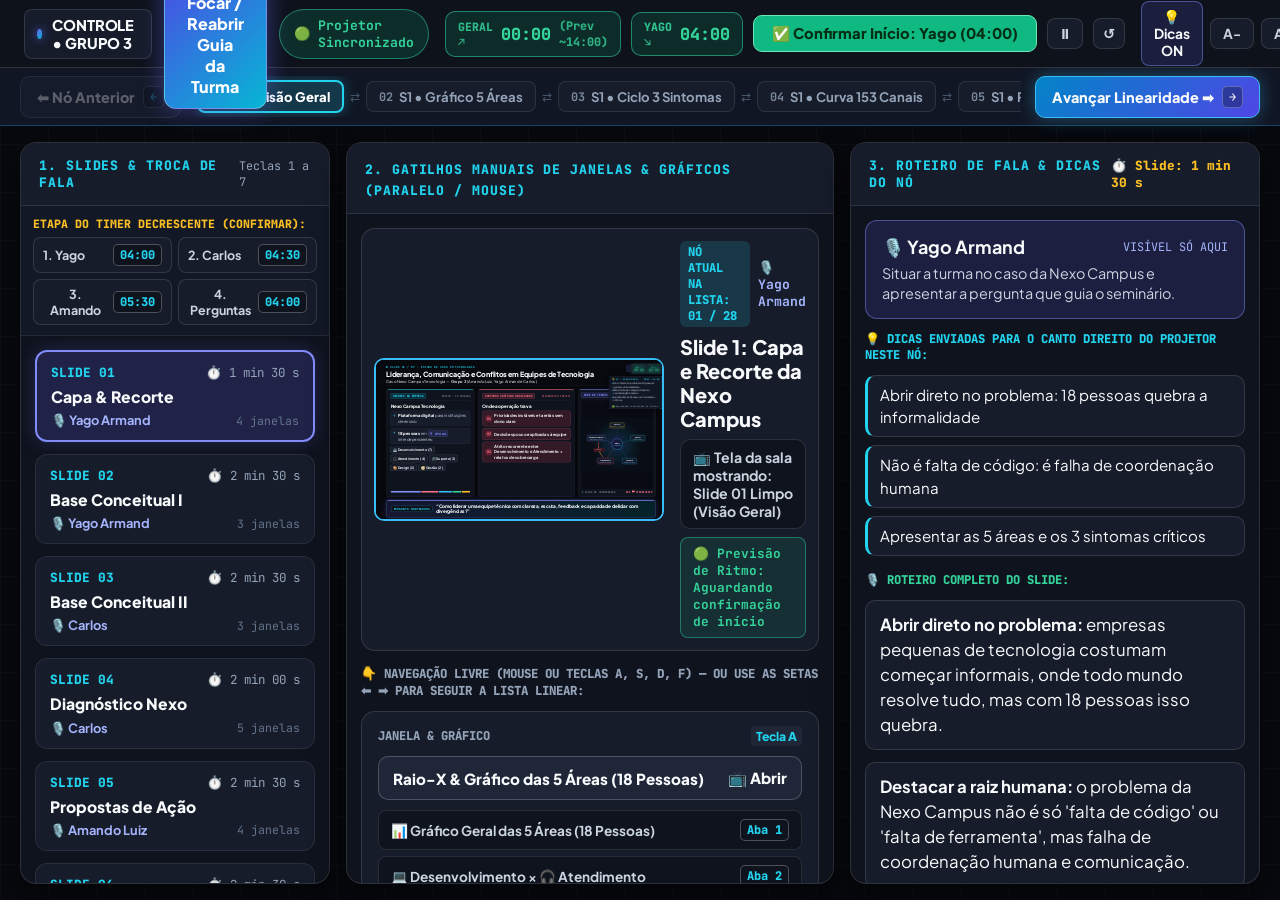
==== index.html @ a87cf178 "feat: sistema de slides web dual-screen (Caso Nexo Campus - Grupo 3) com lista duplamente encadeada " ====
<!DOCTYPE html>
<html lang="pt-BR" data-theme="dark">
<head>
  <meta charset="UTF-8" />
  <meta name="viewport" content="width=device-width, initial-scale=1.0" />
  <title>Painel do Apresentador &amp; Controle — Caso Nexo Campus (Grupo 3)</title>
  <link rel="preconnect" href="https://fonts.googleapis.com">
  <link rel="preconnect" href="https://fonts.gstatic.com" crossorigin>
  <link href="https://fonts.googleapis.com/css2?family=JetBrains+Mono:wght@500;600;700;800&family=Plus+Jakarta+Sans:wght@400;500;600;700;800&display=swap" rel="stylesheet">
  <link rel="stylesheet" href="styles.css" />
</head>
<body class="control-body">
  <div class="bg-grid-overlay"></div>

  <!-- ========================================================================
       1. TOP COMMAND BAR (Launch Projector, Dual Predictive Timers & Handoff)
       ======================================================================== -->
  <header class="control-topbar">
    <div style="display: flex; align-items: center; gap: 12px;">
      <div class="brand-pill">
        <span class="brand-dot"></span>
        <span>CONTROLE • GRUPO 3</span>
      </div>

      <!-- Opens projetor.html in another tab to drag to Monitor 2 -->
      <button class="launch-projector-btn" id="launchProjectorBtn">
        <span>🚀 Iniciar Apresentação (Abrir Guia da Turma)</span>
      </button>

      <div class="sync-status-pill" id="syncStatusPill">
        <span id="syncStatusDot">⚪</span>
        <span id="syncStatusText">Guia da turma fechada</span>
      </div>
    </div>

    <!-- Center: Dual Smart Predictive Timers (Green / Yellow / Red) + Speaker Handoff Controls -->
    <div style="display: flex; align-items: center; gap: 10px;">
      <!-- Ascending General Timer -->
      <div class="timer-pill-state state-green" id="ctrlGeneralTimerPill" title="Timer Geral Crescente com Previsão Inteligente">
        <span style="font-size: 0.72rem; opacity: 0.85;">GERAL ↗</span>
        <span id="ctrlGeneralTime" style="font-size: 1.05rem;">00:00</span>
        <span id="ctrlPredictedTotal" style="font-size: 0.74rem; opacity: 0.8;">(Prev ~14:00)</span>
      </div>

      <!-- Descending Current Speaker / Q&A Timer -->
      <div class="timer-pill-state state-green" id="ctrlSpeakerTimerPill" title="Timer Decrescente do Apresentador Atual / Perguntas">
        <span id="ctrlSpeakerPhaseLabel" style="font-size: 0.72rem; opacity: 0.9;">YAGO ↘</span>
        <span id="ctrlSpeakerTime" style="font-size: 1.05rem;">04:00</span>
      </div>

      <!-- Direct Action Button to Confirm Start / Confirm Next Speaker Handoff -->
      <button class="handoff-confirm-btn" id="quickConfirmPhaseBtn" title="Confirmar início ou troca de apresentador (reseta o timer decrescente para a meta do apresentador)">
        ✅ Confirmar Início: Yago (04:00)
      </button>

      <button class="hud-btn" id="timerPauseResumeBtn" style="padding: 6px 10px;" title="Pausar/Retomar relógios">⏸</button>
      <button class="hud-btn" id="timerResetAllBtn" style="padding: 6px 9px;" title="Reiniciar todos os timers do zero">↺</button>
    </div>

    <!-- Right: Remote Controls for the Classroom Projector -->
    <div style="display: flex; align-items: center; gap: 7px;">
      <button class="hud-btn active" id="remoteTipsToggleBtn" title="Mostrar/Ocultar Dicas no Canto Direito do Projetor">
        💡 Dicas ON
      </button>
      <button class="hud-btn" id="remoteFontDecBtn" title="Reduzir fonte na tela da turma">A-</button>
      <button class="hud-btn" id="remoteFontIncBtn" title="Aumentar fonte na tela da turma">A+</button>
      <button class="hud-btn" id="remoteThemeBtn" title="Alternar Fundo Escuro/Claro na tela da turma">
        <span id="remoteThemeLabel">☀️ Claro</span>
      </button>
    </div>
  </header>

  <!-- ========================================================================
       2. FIXED LINEAR TRACK BAR (DOUBLY LINKED LIST: PREV <-> CURRENT <-> NEXT)
       ArrowLeft and ArrowRight exclusively traverse this Doubly Linked List!
       ======================================================================== -->
  <nav class="linear-track-bar" id="linearTrackBar" aria-label="Linha Linear de Apresentação (Lista Duplamente Encadeada)">
    <button class="linear-step-btn" id="linearPrevNodeBtn" title="Voltar ao Nó Anterior na Lista Duplamente Encadeada (Exclusivo: Seta Esquerda ⬅)">
      <span>⬅ Nó Anterior</span>
      <span class="kbd-hint">←</span>
    </button>

    <div class="linked-nodes-scroll" id="linkedNodesScroll">
      <!-- Populated dynamically with DoublyLinkedNode pills: [Prev] <-> [CURRENT] <-> [Next] -->
    </div>

    <button class="linear-step-btn advance-primary" id="linearNextNodeBtn" title="Avançar para o Próximo Nó na Linearidade (Exclusivo: Seta Direita ➡)">
      <span>Avançar Linearidade ➡</span>
      <span class="kbd-hint" style="background: rgba(0,0,0,0.3); color: #fff;">→</span>
    </button>
  </nav>

  <!-- ========================================================================
       3. DYNAMIC SPEAKER HANDOFF CONFIRMATION BANNER
       Appears automatically when entering a new speaker's slide or Q&A phase!
       ======================================================================== -->
  <div class="handoff-confirm-banner" id="handoffConfirmBanner" style="display: none;">
    <div style="display: flex; align-items: center; gap: 12px;">
      <span style="font-size: 1.35rem;">🔔</span>
      <div>
        <strong id="handoffBannerTitle" style="font-size: 0.98rem; color: #f8fafc;">
          Confirmação de Troca de Apresentador
        </strong>
        <p id="handoffBannerDesc" style="font-size: 0.84rem; color: #fde68a;">
          Ao confirmar, o timer decrescente será reiniciado com os minutos previstos deste apresentador.
        </p>
      </div>
    </div>
    <div style="display: flex; align-items: center; gap: 10px;">
      <button class="handoff-confirm-btn" id="bannerConfirmBtn">
        ✅ Confirmar Troca Agora
      </button>
      <button class="hud-btn" id="bannerDismissBtn" style="padding: 6px 12px;">
        Ainda não
      </button>
    </div>
  </div>

  <!-- ========================================================================
       4. 3-COLUMN PRESENTER & OPERATOR COCKPIT (Parallel / Mouse Navigation)
       ======================================================================== -->
  <main class="cockpit-grid">

    <!-- COLUMN 1 (LEFT): 7 SLIDES PARALLEL NAVIGATOR & SPEAKER PHASES -->
    <section class="cockpit-panel">
      <header class="cockpit-panel-header">
        <span class="cockpit-panel-title">1. SLIDES &amp; TROCA DE FALA</span>
        <span style="font-family: var(--font-mono); font-size: 0.74rem; color: #94a3b8;">Teclas 1 a 7</span>
      </header>

      <!-- Manual Speaker Phase Switcher / Confirmation -->
      <div style="padding: 10px 12px; background: #131826; border-bottom: 1px solid rgba(255,255,255,0.08); display: flex; flex-direction: column; gap: 6px;">
        <span style="font-family: var(--font-mono); font-size: 0.72rem; font-weight: 800; color: #fbbf24; text-transform: uppercase;">
          ETAPA DO TIMER DECRESCENTE (CONFIRMAR):
        </span>
        <div style="display: grid; grid-template-columns: 1fr 1fr; gap: 6px;" id="phaseButtonsGrid">
          <button class="hud-btn" data-confirm-phase="yago" style="justify-content: space-between; font-size: 0.78rem; padding: 6px 9px;">
            <span>1. Yago</span><span class="kbd-hint">04:00</span>
          </button>
          <button class="hud-btn" data-confirm-phase="carlos" style="justify-content: space-between; font-size: 0.78rem; padding: 6px 9px;">
            <span>2. Carlos</span><span class="kbd-hint">04:30</span>
          </button>
          <button class="hud-btn" data-confirm-phase="amando" style="justify-content: space-between; font-size: 0.78rem; padding: 6px 9px;">
            <span>3. Amando</span><span class="kbd-hint">05:30</span>
          </button>
          <button class="hud-btn" data-confirm-phase="perguntas" style="justify-content: space-between; font-size: 0.78rem; padding: 6px 9px;">
            <span>4. Perguntas</span><span class="kbd-hint">04:00</span>
          </button>
        </div>
      </div>

      <div class="cockpit-panel-body" id="slidesListContainer">
        <!-- Populated dynamically with the 7 slides -->
      </div>
    </section>

    <!-- COLUMN 2 (CENTER): LIVE PROJECTOR MONITOR + PARALLEL GRAPHIC TRIGGERS -->
    <section class="cockpit-panel">
      <header class="cockpit-panel-header">
        <div>
          <span class="cockpit-panel-title">2. GATILHOS MANUAIS DE JANELAS &amp; GRÁFICOS (PARALELO / MOUSE)</span>
        </div>
        <button class="hud-btn" id="closeRemoteModalBtn" style="background: rgba(244,63,94,0.18); border-color: rgba(251,113,133,0.5); color: #fecdd3; display: none;">
          ✕ Fechar Janela no Projetor (Esc)
        </button>
      </header>

      <div class="cockpit-panel-body">
        <!-- Live Preview Box of What the Class Sees Right Now -->
        <div class="live-preview-wrapper">
          <div class="mini-projector-frame" title="Retorno ao vivo da Tela da Turma">
            <iframe src="projetor.html" id="miniPreviewIframe" tabindex="-1"></iframe>
          </div>
          <div style="display: flex; flex-direction: column; gap: 8px;">
            <div style="display: flex; align-items: center; justify-content: space-between; gap: 8px;">
              <span style="font-family: var(--font-mono); font-size: 0.76rem; padding: 3px 8px; border-radius: 6px; background: rgba(34,211,238,0.15); color: #22d3ee; font-weight: 800;">
                NÓ ATUAL NA LISTA: <span id="liveNodeIndexLabel">01 / 28</span>
              </span>
              <span id="liveSpeakerBadge" style="font-family: var(--font-mono); font-size: 0.82rem; color: #a5b4fc; font-weight: 700;">
                🎙️ Yago Armand
              </span>
            </div>
            <h2 id="liveSlideTitle" style="font-size: 1.25rem; font-weight: 800; color: #f8fafc; line-height: 1.2;">
              Slide 1 — Capa e Recorte do Problema
            </h2>
            <div id="liveModalStatusBanner" style="padding: 8px 12px; border-radius: 10px; background: #0f131d; border: 1px solid rgba(255,255,255,0.12); font-size: 0.88rem; font-weight: 700; color: #cbd5e1;">
              📺 Tela da turma mostrando: <strong>Slide Limpo</strong>
            </div>
            <div id="livePacingBanner" style="padding: 7px 12px; border-radius: 8px; background: rgba(16,185,129,0.12); border: 1px solid rgba(52,211,153,0.4); font-family: var(--font-mono); font-size: 0.8rem; font-weight: 700; color: #34d399;">
              🟢 Previsão IA de Ritmo: Aguardando confirmação de início
            </div>
          </div>
        </div>

        <div style="display: flex; align-items: center; justify-content: space-between; margin-top: 2px;">
          <span style="font-family: var(--font-mono); font-size: 0.78rem; font-weight: 800; color: #94a3b8; text-transform: uppercase;">
            👇 Navegação Livre (Mouse ou Teclas A, S, D, F) — ou use as Setas ⬅ ➡ para seguir a lista linear:
          </span>
        </div>

        <!-- Dynamic Grid of Interactive Card & Sub-tab Triggers for Current Slide -->
        <div class="triggers-grid" id="triggersGridContainer">
          <!-- Populated by app.js -->
        </div>
      </div>
    </section>

    <!-- COLUMN 3 (RIGHT): PRESENTER TELEPROMPTER & SPEAKING GUIDE -->
    <section class="cockpit-panel">
      <header class="cockpit-panel-header">
        <span class="cockpit-panel-title">3. ROTEIRO DE FALA &amp; DICAS DO NÓ</span>
        <span id="notesTargetTime" style="font-family: var(--font-mono); font-size: 0.8rem; color: #fbbf24; font-weight: 800;">⏱️ 1 min 30 s</span>
      </header>

      <div class="cockpit-panel-body">
        <div class="notes-speaker-card">
          <div style="display: flex; justify-content: space-between; align-items: center;">
            <strong id="notesSpeakerName" style="font-size: 1.12rem; color: #f8fafc;">🎙️ Yago Armand</strong>
            <span style="font-family: var(--font-mono); font-size: 0.74rem; color: #a5b4fc;">VISÍVEL SÓ AQUI</span>
          </div>
          <p id="notesObjective" style="font-size: 0.9rem; color: #cbd5e1; line-height: 1.38;"></p>
        </div>

        <div style="font-family: var(--font-mono); font-size: 0.76rem; font-weight: 800; color: #22d3ee; text-transform: uppercase;">
          💡 Dicas enviadas para o canto direito do projetor neste nó:
        </div>
        <ul class="notes-list" id="nodeSpecificTipsList" style="gap: 8px;"></ul>

        <div style="font-family: var(--font-mono); font-size: 0.76rem; font-weight: 800; color: #34d399; text-transform: uppercase; margin-top: 4px;">
          🎙️ Roteiro completo do slide:
        </div>
        <ul class="notes-list" id="notesBulletsList"></ul>
      </div>
    </section>

  </main>

  <script src="shared-data.js"></script>
  <script src="app.js"></script>
</body>
</html>
---- styles.css ----
/* ==========================================================================
   NEXO CAMPUS TECNOLOGIA — SEMINÁRIO GRUPO 3
   Design System inspired by Linear, Pitch.com, Vercel & Stripe Press
   High-Contrast Dual Theme (Obsidian Dark & Daylight Crisp Light)
   Calibrated for Classroom Projection (22-24pt body / 32-40pt headers)
   + Ergonomic Operator Controls & Deep-Dive Interactive Windows
   ========================================================================== */

:root {
  --font-scale: 1;

  /* Dark Mode (Default - Obsidian High Contrast) */
  --bg-canvas: #07090e;
  --bg-canvas-gradient: radial-gradient(circle at 15% 15%, rgba(99, 102, 241, 0.14) 0%, transparent 45%),
                        radial-gradient(circle at 85% 85%, rgba(6, 182, 212, 0.12) 0%, transparent 45%),
                        #07090e;
  --bg-surface-1: #0f131d;
  --bg-surface-2: #161c2a;
  --bg-surface-3: #1e2638;
  --bg-glass: rgba(15, 19, 29, 0.86);
  --bg-glass-elevated: rgba(18, 24, 38, 0.96);

  --border-subtle: rgba(255, 255, 255, 0.12);
  --border-strong: rgba(255, 255, 255, 0.26);
  --border-accent: rgba(99, 102, 241, 0.6);

  /* High-Contrast WCAG AAA Typography Colors */
  --text-primary: #f8fafc;
  --text-secondary: #cbd5e1;
  --text-muted: #94a3b8;

  /* Semantic Accent Colors */
  --accent-indigo: #818cf8;
  --accent-indigo-bg: rgba(99, 102, 241, 0.16);
  --accent-indigo-border: rgba(129, 140, 248, 0.48);

  --accent-cyan: #22d3ee;
  --accent-cyan-bg: rgba(6, 182, 212, 0.15);
  --accent-cyan-border: rgba(34, 211, 238, 0.48);

  --accent-emerald: #34d399;
  --accent-emerald-bg: rgba(16, 185, 129, 0.15);
  --accent-emerald-border: rgba(52, 211, 153, 0.48);

  --accent-amber: #fbbf24;
  --accent-amber-bg: rgba(245, 158, 11, 0.16);
  --accent-amber-border: rgba(251, 191, 36, 0.48);

  --accent-rose: #fb7185;
  --accent-rose-bg: rgba(244, 63, 94, 0.16);
  --accent-rose-border: rgba(251, 113, 133, 0.48);

  --accent-violet: #c084fc;
  --accent-violet-bg: rgba(168, 85, 247, 0.16);
  --accent-violet-border: rgba(192, 132, 252, 0.48);

  /* Shadows & Glows */
  --shadow-card: 0 14px 36px -10px rgba(0, 0, 0, 0.65);
  --shadow-glow: 0 0 32px rgba(99, 102, 241, 0.25);

  /* Typography Families */
  --font-sans: 'Plus Jakarta Sans', 'Inter', -apple-system, BlinkMacSystemFont, sans-serif;
  --font-mono: 'JetBrains Mono', monospace;

  /* Projection-Grade Font Sizes (22-24pt body minimum, 32-38pt titles) */
  --size-slide-title: calc(2.38rem * var(--font-scale));
  --size-slide-subtitle: calc(1.3rem * var(--font-scale));
  --size-card-title: calc(1.5rem * var(--font-scale));
  --size-body: calc(1.35rem * var(--font-scale));      /* ~22pt+ */
  --size-body-lg: calc(1.5rem * var(--font-scale));    /* ~24pt+ */
  --size-tag: calc(0.92rem * var(--font-scale));
  --size-hero-question: calc(3.05rem * var(--font-scale));
}

/* Light Mode — Crisp High-Contrast Daylight Theme */
[data-theme="light"] {
  --bg-canvas: #f8fafc;
  --bg-canvas-gradient: radial-gradient(circle at 15% 15%, rgba(79, 70, 229, 0.08) 0%, transparent 45%),
                        radial-gradient(circle at 85% 85%, rgba(8, 145, 178, 0.08) 0%, transparent 45%),
                        #f1f5f9;
  --bg-surface-1: #ffffff;
  --bg-surface-2: #f8fafc;
  --bg-surface-3: #e2e8f0;
  --bg-glass: rgba(255, 255, 255, 0.92);
  --bg-glass-elevated: rgba(255, 255, 255, 0.98);

  --border-subtle: #cbd5e1;
  --border-strong: #64748b;
  --border-accent: #4f46e5;

  --text-primary: #090d16;
  --text-secondary: #1e293b;
  --text-muted: #475569;

  --accent-indigo: #4338ca;
  --accent-indigo-bg: rgba(79, 70, 229, 0.1);
  --accent-indigo-border: rgba(67, 56, 202, 0.45);

  --accent-cyan: #0e7490;
  --accent-cyan-bg: rgba(6, 182, 212, 0.12);
  --accent-cyan-border: rgba(14, 116, 144, 0.45);

  --accent-emerald: #047857;
  --accent-emerald-bg: rgba(16, 185, 129, 0.12);
  --accent-emerald-border: rgba(4, 120, 87, 0.45);

  --accent-amber: #b45309;
  --accent-amber-bg: rgba(245, 158, 11, 0.14);
  --accent-amber-border: rgba(180, 83, 9, 0.45);

  --accent-rose: #be123c;
  --accent-rose-bg: rgba(244, 63, 94, 0.11);
  --accent-rose-border: rgba(190, 18, 60, 0.45);

  --accent-violet: #6d28d9;
  --accent-violet-bg: rgba(124, 58, 237, 0.11);
  --accent-violet-border: rgba(109, 40, 217, 0.45);

  --shadow-card: 0 10px 28px -6px rgba(15, 23, 42, 0.12);
  --shadow-glow: 0 0 28px rgba(79, 70, 229, 0.16);
}

/* ==========================================================================
   BASE RESET & VIEWPORT STRUCTURE
   ========================================================================== */
*, *::before, *::after {
  box-sizing: border-box;
  margin: 0;
  padding: 0;
}

html, body {
  width: 100%;
  height: 100%;
  overflow: hidden;
  background: var(--bg-canvas);
  color: var(--text-primary);
  font-family: var(--font-sans);
  -webkit-font-smoothing: antialiased;
  -moz-osx-font-smoothing: grayscale;
  user-select: none;
}

body {
  background-image: var(--bg-canvas-gradient);
  display: flex;
  flex-direction: column;
  position: relative;
}

.bg-grid-overlay {
  position: fixed;
  inset: 0;
  background-size: 48px 48px;
  background-image: 
    linear-gradient(to right, rgba(148, 163, 184, 0.04) 1px, transparent 1px),
    linear-gradient(to bottom, rgba(148, 163, 184, 0.04) 1px, transparent 1px);
  pointer-events: none;
  z-index: 0;
}

/* ==========================================================================
   TOP PRESENTER HUD BAR
   ========================================================================== */
.top-hud {
  position: relative;
  z-index: 40;
  height: 56px;
  padding: 0 24px;
  display: flex;
  align-items: center;
  justify-content: space-between;
  background: var(--bg-glass);
  backdrop-filter: blur(14px);
  border-bottom: 1px solid var(--border-subtle);
  transition: transform 0.3s cubic-bezier(0.16, 1, 0.3, 1), opacity 0.3s ease;
}

body.zen-mode .top-hud,
body.zen-mode .bottom-dock {
  opacity: 0;
  pointer-events: none;
}

body.zen-mode .top-hud {
  transform: translateY(-100%);
}

body.zen-mode .bottom-dock {
  transform: translateY(100%);
}

.hud-left, .hud-center, .hud-right {
  display: flex;
  align-items: center;
  gap: 10px;
}

.brand-pill {
  display: flex;
  align-items: center;
  gap: 10px;
  font-weight: 800;
  font-size: 0.92rem;
  letter-spacing: -0.01em;
  color: var(--text-primary);
  padding: 6px 12px;
  border-radius: 8px;
  background: var(--bg-surface-2);
  border: 1px solid var(--border-subtle);
}

.brand-dot {
  width: 10px;
  height: 10px;
  border-radius: 50%;
  background: linear-gradient(135deg, #6366f1, #06b6d4);
  box-shadow: 0 0 10px #6366f1;
}

.speaker-indicator {
  display: flex;
  align-items: center;
  gap: 8px;
  padding: 6px 14px;
  border-radius: 999px;
  background: var(--accent-indigo-bg);
  border: 1px solid var(--accent-indigo-border);
  font-size: 0.92rem;
  font-weight: 700;
  color: var(--text-primary);
}

.speaker-indicator .speaker-role {
  font-family: var(--font-mono);
  font-size: 0.78rem;
  color: var(--accent-indigo);
  text-transform: uppercase;
  letter-spacing: 0.05em;
}

.timer-widget {
  display: flex;
  align-items: center;
  gap: 10px;
  padding: 5px 12px;
  border-radius: 8px;
  background: var(--bg-surface-2);
  border: 1px solid var(--border-subtle);
  font-family: var(--font-mono);
  font-size: 0.88rem;
}

.timer-display {
  display: flex;
  align-items: center;
  gap: 6px;
  font-weight: 700;
  color: var(--text-primary);
}

.timer-target {
  color: var(--text-muted);
  font-weight: 500;
}

.timer-widget.warning {
  border-color: var(--accent-amber-border);
  background: var(--accent-amber-bg);
}

.timer-widget.overtime {
  border-color: var(--accent-rose-border);
  background: var(--accent-rose-bg);
}

.hud-btn {
  display: inline-flex;
  align-items: center;
  gap: 6px;
  padding: 6px 12px;
  border-radius: 8px;
  font-family: var(--font-sans);
  font-size: 0.86rem;
  font-weight: 700;
  color: var(--text-secondary);
  background: var(--bg-surface-2);
  border: 1px solid var(--border-subtle);
  cursor: pointer;
  transition: all 0.18s ease;
}

.hud-btn:hover {
  color: var(--text-primary);
  border-color: var(--border-strong);
  background: var(--bg-surface-3);
}

.hud-btn.active {
  color: var(--text-primary);
  background: var(--accent-indigo-bg);
  border-color: var(--accent-indigo-border);
}

.kbd-hint {
  font-family: var(--font-mono);
  font-size: 0.75rem;
  font-weight: 800;
  padding: 2px 6px;
  border-radius: 5px;
  background: var(--bg-surface-1);
  border: 1px solid var(--border-strong);
  color: var(--accent-cyan);
}

/* ==========================================================================
   MAIN SLIDE DECK STAGE & LATERAL OPERATOR PADDLES
   ========================================================================== */
.deck-stage {
  position: relative;
  z-index: 10;
  flex: 1;
  width: 100%;
  height: calc(100vh - 124px);
  overflow: hidden;
  display: flex;
  align-items: stretch;
  justify-content: center;
}

body.zen-mode .deck-stage {
  height: 100vh;
}

/* Big accessible side paddles for the person sitting at the computer */
.side-nav-paddle {
  position: fixed;
  top: 50%;
  transform: translateY(-50%);
  z-index: 35;
  width: 42px;
  height: 110px;
  border-radius: 12px;
  background: var(--bg-glass);
  backdrop-filter: blur(10px);
  border: 1px solid var(--border-subtle);
  color: var(--text-secondary);
  display: flex;
  align-items: center;
  justify-content: center;
  font-size: 1.5rem;
  font-weight: 800;
  cursor: pointer;
  opacity: 0.55;
  transition: all 0.2s ease;
}

.side-nav-paddle:hover:not(:disabled) {
  opacity: 1;
  width: 50px;
  background: var(--accent-indigo-bg);
  border-color: var(--accent-indigo);
  color: var(--text-primary);
  box-shadow: var(--shadow-glow);
}

.side-nav-paddle:disabled {
  opacity: 0.12;
  cursor: not-allowed;
}

.side-nav-paddle.left {
  left: 8px;
}

.side-nav-paddle.right {
  right: 8px;
}

.slide {
  position: absolute;
  inset: 0;
  width: 100%;
  height: 100%;
  padding: 20px 62px;
  display: flex;
  flex-direction: column;
  justify-content: space-between;
  opacity: 0;
  visibility: hidden;
  transform: translateX(36px) scale(0.985);
  transition: opacity 0.38s cubic-bezier(0.16, 1, 0.3, 1),
              transform 0.38s cubic-bezier(0.16, 1, 0.3, 1),
              visibility 0.38s;
  overflow-y: auto;
}

.slide.active {
  opacity: 1;
  visibility: visible;
  transform: translateX(0) scale(1);
  z-index: 20;
}

.slide.prev-slide {
  transform: translateX(-36px) scale(0.985);
}

.slide-inner {
  width: 100%;
  max-width: 1520px;
  margin: 0 auto;
  height: 100%;
  display: flex;
  flex-direction: column;
  justify-content: space-between;
  gap: 16px;
}

/* ==========================================================================
   SLIDE HEADER SYSTEM
   ========================================================================== */
.slide-header {
  display: flex;
  align-items: flex-start;
  justify-content: space-between;
  gap: 20px;
  border-bottom: 1px solid var(--border-subtle);
  padding-bottom: 12px;
  flex-shrink: 0;
}

.slide-title-group {
  display: flex;
  flex-direction: column;
  gap: 4px;
}

.slide-kicker {
  display: inline-flex;
  align-items: center;
  gap: 8px;
  font-family: var(--font-mono);
  font-size: var(--size-tag);
  font-weight: 700;
  text-transform: uppercase;
  letter-spacing: 0.08em;
  color: var(--accent-cyan);
}

.slide-title {
  font-size: var(--size-slide-title);
  font-weight: 800;
  line-height: 1.12;
  letter-spacing: -0.03em;
  color: var(--text-primary);
}

.slide-subtitle {
  font-size: var(--size-slide-subtitle);
  font-weight: 500;
  color: var(--text-secondary);
  line-height: 1.3;
}

.slide-meta-badges {
  display: flex;
  align-items: center;
  gap: 10px;
  flex-shrink: 0;
}

.meta-pill {
  display: inline-flex;
  align-items: center;
  gap: 8px;
  padding: 7px 14px;
  border-radius: 10px;
  font-family: var(--font-mono);
  font-size: 0.92rem;
  font-weight: 700;
  background: var(--bg-surface-1);
  border: 1px solid var(--border-subtle);
  color: var(--text-secondary);
}

.meta-pill.accent {
  background: var(--accent-indigo-bg);
  border-color: var(--accent-indigo-border);
  color: var(--text-primary);
}

/* ==========================================================================
   INTERACTIVE CARDS (Click or Hotkey opens Deep-Dive Interactive Window!)
   ========================================================================== */
.interactive-card {
  position: relative;
  background: var(--bg-surface-1);
  border: 1px solid var(--border-subtle);
  border-radius: 16px;
  padding: 20px 22px;
  box-shadow: var(--shadow-card);
  transition: all 0.22s cubic-bezier(0.16, 1, 0.3, 1);
  cursor: pointer;
  overflow: hidden;
  display: flex;
  flex-direction: column;
}

.interactive-card::before {
  content: '';
  position: absolute;
  top: 0;
  left: 0;
  right: 0;
  height: 4px;
  background: var(--card-accent, var(--accent-indigo));
  opacity: 0.9;
}

.interactive-card:hover {
  border-color: var(--card-accent, var(--accent-indigo));
  transform: translateY(-4px);
  box-shadow: 0 0 0 1px var(--card-accent, var(--accent-indigo)), var(--shadow-card);
}

.interactive-card:active {
  transform: translateY(-1px);
}

/* Card Open Window Action Badge */
.open-modal-badge {
  display: inline-flex;
  align-items: center;
  gap: 6px;
  padding: 4px 10px;
  border-radius: 8px;
  font-family: var(--font-mono);
  font-size: 0.8rem;
  font-weight: 700;
  background: var(--bg-surface-2);
  border: 1px solid var(--border-strong);
  color: var(--text-secondary);
  transition: all 0.2s ease;
}

.interactive-card:hover .open-modal-badge {
  background: var(--accent-indigo-bg);
  border-color: var(--accent-indigo);
  color: var(--text-primary);
}

.hotkey-pill {
  display: inline-flex;
  align-items: center;
  justify-content: center;
  min-width: 22px;
  height: 20px;
  padding: 0 5px;
  border-radius: 4px;
  background: var(--bg-surface-3);
  color: var(--accent-cyan);
  font-weight: 800;
  font-size: 0.76rem;
}

.card-header {
  display: flex;
  align-items: center;
  justify-content: space-between;
  gap: 10px;
  margin-bottom: 14px;
  padding-bottom: 10px;
  border-bottom: 1px solid var(--border-subtle);
}

.card-number-badge {
  display: inline-flex;
  align-items: center;
  justify-content: center;
  padding: 4px 12px;
  border-radius: 8px;
  font-family: var(--font-mono);
  font-size: 0.95rem;
  font-weight: 800;
  background: var(--accent-indigo-bg);
  color: var(--accent-indigo);
  border: 1px solid var(--accent-indigo-border);
}

.card-title {
  font-size: var(--size-card-title);
  font-weight: 800;
  letter-spacing: -0.02em;
  line-height: 1.2;
  color: var(--text-primary);
}

/* Keyword List Items (22-24pt font size) */
.schema-list {
  list-style: none;
  display: flex;
  flex-direction: column;
  gap: 12px;
}

.schema-item {
  display: flex;
  align-items: flex-start;
  gap: 12px;
  font-size: var(--size-body);
  line-height: 1.35;
  color: var(--text-secondary);
  padding: 10px 14px;
  border-radius: 12px;
  background: var(--bg-surface-2);
  border: 1px solid var(--border-subtle);
}

.schema-arrow {
  font-family: var(--font-mono);
  font-weight: 800;
  font-size: 1.35rem;
  color: var(--accent-cyan);
  flex-shrink: 0;
  line-height: 1.25;
}

.schema-key {
  font-weight: 800;
  color: var(--text-primary);
}

.rel-badge {
  display: inline-flex;
  align-items: center;
  padding: 2px 9px;
  margin: 0 4px;
  border-radius: 6px;
  font-family: var(--font-mono);
  font-weight: 700;
  font-size: 0.9em;
  background: var(--accent-indigo-bg);
  color: var(--accent-indigo);
  border: 1px solid var(--accent-indigo-border);
}

/* ==========================================================================
   SLIDE LAYOUT GRIDS (1 to 7)
   ========================================================================== */
.slide1-grid {
  display: grid;
  grid-template-columns: 1.05fr 1.15fr 0.92fr;
  gap: 18px;
  flex: 1;
  align-items: stretch;
}

.team-chips-row {
  display: flex;
  flex-wrap: wrap;
  gap: 8px;
  margin-top: 10px;
}

.dept-chip {
  display: inline-flex;
  align-items: center;
  gap: 6px;
  padding: 7px 12px;
  border-radius: 10px;
  font-size: 1.12rem;
  font-weight: 700;
  background: var(--bg-surface-2);
  border: 1px solid var(--border-strong);
  color: var(--text-primary);
}

.symptom-item {
  display: flex;
  align-items: center;
  gap: 14px;
  padding: 12px 15px;
  border-radius: 12px;
  background: var(--accent-rose-bg);
  border: 1px solid var(--accent-rose-border);
  font-size: var(--size-body);
  font-weight: 700;
  color: var(--text-primary);
  line-height: 1.28;
}

.symptom-icon {
  width: 34px;
  height: 34px;
  border-radius: 9px;
  background: rgba(244, 63, 94, 0.25);
  color: var(--accent-rose);
  display: flex;
  align-items: center;
  justify-content: center;
  font-family: var(--font-mono);
  font-weight: 800;
  font-size: 1.15rem;
  flex-shrink: 0;
}

.visual-card-img-wrap {
  position: relative;
  flex: 1;
  min-height: 170px;
  overflow: hidden;
  display: flex;
  align-items: center;
  justify-content: center;
  background: #080b12;
  border-radius: 12px;
}

.visual-card-img-wrap img {
  width: 100%;
  height: 100%;
  object-fit: contain;
}

.guiding-question-banner {
  padding: 16px 24px;
  border-radius: 16px;
  background: linear-gradient(90deg, var(--accent-indigo-bg), var(--accent-cyan-bg));
  border: 2px solid var(--accent-indigo-border);
  display: flex;
  align-items: center;
  justify-content: space-between;
  gap: 18px;
  box-shadow: var(--shadow-glow);
  flex-shrink: 0;
  cursor: pointer;
  transition: transform 0.2s ease;
}

.guiding-question-banner:hover {
  transform: scale(1.008);
  border-color: var(--accent-cyan);
}

.gq-label {
  font-family: var(--font-mono);
  font-size: 0.92rem;
  font-weight: 800;
  text-transform: uppercase;
  letter-spacing: 0.08em;
  padding: 6px 12px;
  border-radius: 8px;
  background: var(--bg-surface-1);
  color: var(--accent-cyan);
  border: 1px solid var(--accent-cyan-border);
  white-space: nowrap;
}

.gq-text {
  font-size: calc(1.56rem * var(--font-scale));
  font-weight: 800;
  line-height: 1.24;
  color: var(--text-primary);
  letter-spacing: -0.02em;
}

.three-col-grid {
  display: grid;
  grid-template-columns: repeat(3, 1fr);
  gap: 20px;
  flex: 1;
  align-items: stretch;
}

.concept-flow-box {
  margin-top: auto;
  padding: 11px 14px;
  border-radius: 12px;
  background: var(--bg-surface-3);
  border: 1px dashed var(--border-strong);
  font-family: var(--font-mono);
  font-size: 1.04rem;
  font-weight: 700;
  text-align: center;
  color: var(--text-primary);
  display: flex;
  align-items: center;
  justify-content: center;
  gap: 8px;
  flex-wrap: wrap;
}

.cnv-pipeline {
  display: grid;
  grid-template-columns: repeat(2, 1fr);
  gap: 8px;
  margin-bottom: 10px;
}

.cnv-step-pill {
  display: flex;
  align-items: center;
  gap: 8px;
  padding: 8px 11px;
  border-radius: 10px;
  font-size: 1.18rem;
  font-weight: 800;
  background: var(--bg-surface-2);
  border: 1px solid var(--border-strong);
  color: var(--text-primary);
}

.cnv-step-num {
  width: 24px;
  height: 24px;
  border-radius: 6px;
  display: inline-flex;
  align-items: center;
  justify-content: center;
  font-family: var(--font-mono);
  font-size: 0.86rem;
  background: var(--accent-emerald-bg);
  color: var(--accent-emerald);
  border: 1px solid var(--accent-emerald-border);
}

/* Slide 4 Diagnosis */
.diagnosis-layout {
  display: grid;
  grid-template-columns: 1.52fr 0.78fr;
  gap: 20px;
  flex: 1;
  align-items: stretch;
}

.diag-table-container {
  display: flex;
  flex-direction: column;
  gap: 10px;
  justify-content: space-between;
}

.diag-table-header {
  display: grid;
  grid-template-columns: 1fr 42px 1.05fr 110px;
  align-items: center;
  padding: 10px 18px;
  border-radius: 12px;
  background: var(--bg-surface-2);
  border: 1px solid var(--border-strong);
  font-family: var(--font-mono);
  font-size: 0.98rem;
  font-weight: 800;
  text-transform: uppercase;
  letter-spacing: 0.05em;
}

.diag-row {
  display: grid;
  grid-template-columns: 1fr 42px 1.05fr 110px;
  align-items: center;
  padding: 14px 18px;
  border-radius: 14px;
  background: var(--bg-surface-1);
  border: 1px solid var(--border-subtle);
  box-shadow: var(--shadow-card);
  cursor: pointer;
  transition: all 0.2s ease;
}

.diag-row:hover {
  border-color: var(--accent-indigo);
  transform: translateX(4px);
  background: var(--bg-surface-2);
}

.diag-symptom {
  display: flex;
  align-items: center;
  gap: 12px;
  font-size: var(--size-body);
  font-weight: 700;
  color: var(--text-primary);
  line-height: 1.28;
}

.diag-connector {
  display: flex;
  align-items: center;
  justify-content: center;
  font-family: var(--font-mono);
  font-size: 1.5rem;
  font-weight: 800;
  color: var(--accent-amber);
}

.diag-cause {
  display: flex;
  align-items: center;
  justify-content: space-between;
  gap: 10px;
  padding: 9px 14px;
  border-radius: 10px;
  background: var(--accent-indigo-bg);
  border: 1px solid var(--accent-indigo-border);
  font-size: var(--size-body);
  font-weight: 700;
  color: var(--text-primary);
  line-height: 1.28;
}

/* Slide 5 Proposals */
.proposals-grid {
  display: grid;
  grid-template-columns: repeat(2, 1fr);
  grid-template-rows: repeat(2, 1fr);
  gap: 18px;
  flex: 1;
}

.proposal-card {
  display: flex;
  flex-direction: column;
  justify-content: space-between;
  gap: 12px;
}

.proposal-top {
  display: flex;
  align-items: flex-start;
  justify-content: space-between;
  gap: 14px;
}

.proposal-num {
  font-family: var(--font-mono);
  font-size: 1.65rem;
  font-weight: 800;
  padding: 7px 13px;
  border-radius: 12px;
  background: var(--accent-indigo-bg);
  color: var(--accent-indigo);
  border: 1px solid var(--accent-indigo-border);
  line-height: 1;
  flex-shrink: 0;
}

.proposal-action-title {
  font-size: calc(1.52rem * var(--font-scale));
  font-weight: 800;
  color: var(--text-primary);
  line-height: 1.22;
  letter-spacing: -0.02em;
}

.proposal-justification {
  padding: 12px 15px;
  border-radius: 12px;
  background: var(--bg-surface-2);
  border-left: 4px solid var(--card-accent, var(--accent-cyan));
  font-size: var(--size-body);
  line-height: 1.32;
  color: var(--text-secondary);
}

/* Slide 6 Quadrants */
.quadrants-grid {
  display: grid;
  grid-template-columns: 1fr 1.12fr;
  grid-template-rows: 1fr 1fr;
  gap: 16px;
  flex: 1;
}

.quadrant-card {
  padding: 16px 20px;
  display: flex;
  flex-direction: column;
  justify-content: space-between;
}

.time-bar-list {
  display: flex;
  flex-direction: column;
  gap: 8px;
}

.time-bar-item {
  display: flex;
  align-items: center;
  justify-content: space-between;
  gap: 10px;
  padding: 7px 12px;
  border-radius: 10px;
  background: var(--bg-surface-2);
  border: 1px solid var(--border-subtle);
  font-size: calc(1.22rem * var(--font-scale));
  font-weight: 600;
  color: var(--text-primary);
}

.time-pill {
  font-family: var(--font-mono);
  font-size: 0.94rem;
  font-weight: 800;
  padding: 3px 9px;
  border-radius: 6px;
  background: var(--accent-cyan-bg);
  color: var(--accent-cyan);
  border: 1px solid var(--accent-cyan-border);
  white-space: nowrap;
}

.cnv-compare-stack {
  display: flex;
  flex-direction: column;
  gap: 8px;
}

.msg-box {
  padding: 10px 13px;
  border-radius: 12px;
  font-size: calc(1.16rem * var(--font-scale));
  line-height: 1.32;
}

.msg-box.before {
  background: var(--accent-rose-bg);
  border: 1px solid var(--accent-rose-border);
  color: var(--text-primary);
}

.msg-box.after {
  background: var(--accent-emerald-bg);
  border: 1px solid var(--accent-emerald-border);
  color: var(--text-primary);
}

.msg-tag {
  display: inline-block;
  font-family: var(--font-mono);
  font-size: 0.8rem;
  font-weight: 800;
  text-transform: uppercase;
  padding: 2px 7px;
  border-radius: 5px;
  margin-right: 6px;
}

.msg-tag.rose {
  background: rgba(244, 63, 94, 0.25);
  color: var(--accent-rose);
}

.msg-tag.emerald {
  background: rgba(16, 185, 129, 0.25);
  color: var(--accent-emerald);
}

.cnv-inline-tag {
  display: inline-block;
  font-family: var(--font-mono);
  font-size: 0.84em;
  font-weight: 800;
  padding: 1px 6px;
  border-radius: 5px;
  background: var(--bg-surface-1);
  color: var(--accent-cyan);
  border: 1px solid var(--accent-cyan-border);
}

/* Slide 7 Reflection */
.reflection-stage {
  position: relative;
  flex: 1;
  border-radius: 24px;
  overflow: hidden;
  border: 1px solid var(--border-strong);
  background: var(--bg-surface-1);
  display: flex;
  flex-direction: column;
  align-items: center;
  justify-content: space-between;
  padding: 32px 52px;
  text-align: center;
  box-shadow: var(--shadow-card);
}

.reflection-bg-img {
  position: absolute;
  inset: 0;
  width: 100%;
  height: 100%;
  object-fit: cover;
  opacity: 0.32;
  pointer-events: none;
}

.reflection-content {
  position: relative;
  z-index: 2;
  max-width: 1220px;
  display: flex;
  flex-direction: column;
  align-items: center;
  gap: 24px;
  margin: auto 0;
}

.reflection-kicker {
  font-family: var(--font-mono);
  font-size: 1.12rem;
  font-weight: 800;
  letter-spacing: 0.14em;
  text-transform: uppercase;
  padding: 8px 20px;
  border-radius: 999px;
  background: var(--accent-indigo-bg);
  border: 1px solid var(--accent-indigo-border);
  color: var(--accent-indigo);
}

.reflection-question {
  font-size: var(--size-hero-question);
  font-weight: 800;
  line-height: 1.18;
  letter-spacing: -0.03em;
  color: var(--text-primary);
  text-wrap: balance;
}

.synthesis-pills {
  display: flex;
  flex-wrap: wrap;
  justify-content: center;
  gap: 12px;
}

.synth-pill {
  padding: 10px 18px;
  border-radius: 12px;
  background: var(--bg-glass-elevated);
  border: 1px solid var(--border-strong);
  font-size: 1.22rem;
  font-weight: 700;
  color: var(--text-primary);
  cursor: pointer;
  transition: all 0.2s ease;
}

.synth-pill:hover {
  border-color: var(--accent-cyan);
  background: var(--accent-cyan-bg);
  transform: translateY(-2px);
}

.reflection-footer {
  position: relative;
  z-index: 2;
  width: 100%;
  display: flex;
  align-items: center;
  justify-content: space-between;
  padding-top: 18px;
  border-top: 1px solid var(--border-subtle);
  font-size: 1.32rem;
  font-weight: 700;
  color: var(--text-secondary);
}

/* ==========================================================================
   ERGONOMIC OPERATOR BOTTOM DOCK (Slide Jump + Quick Card Triggers)
   ========================================================================== */
.bottom-dock {
  position: relative;
  z-index: 40;
  height: 68px;
  padding: 0 24px;
  display: flex;
  align-items: center;
  justify-content: space-between;
  gap: 16px;
  background: var(--bg-glass-elevated);
  backdrop-filter: blur(16px);
  border-top: 1px solid var(--border-strong);
}

.slide-dots {
  display: flex;
  align-items: center;
  gap: 6px;
}

.slide-dot {
  display: inline-flex;
  align-items: center;
  gap: 6px;
  padding: 8px 13px;
  border-radius: 10px;
  font-family: var(--font-mono);
  font-size: 0.88rem;
  font-weight: 800;
  color: var(--text-muted);
  background: var(--bg-surface-1);
  border: 1px solid var(--border-subtle);
  cursor: pointer;
  transition: all 0.18s ease;
}

.slide-dot:hover {
  color: var(--text-primary);
  border-color: var(--border-strong);
}

.slide-dot.active {
  color: var(--text-primary);
  background: var(--accent-indigo-bg);
  border-color: var(--accent-indigo);
  box-shadow: 0 0 14px rgba(99, 102, 241, 0.25);
}

.slide-dot .dot-title {
  display: none;
  font-family: var(--font-sans);
  font-weight: 700;
}

.slide-dot.active .dot-title {
  display: inline;
}

/* Quick Card Window Triggers in the Center of the Bottom Dock */
.quick-triggers-bar {
  display: flex;
  align-items: center;
  gap: 8px;
  overflow-x: auto;
  padding: 4px 0;
}

.quick-trigger-label {
  font-family: var(--font-mono);
  font-size: 0.76rem;
  font-weight: 800;
  text-transform: uppercase;
  color: var(--text-muted);
  white-space: nowrap;
}

.quick-trigger-btn {
  display: inline-flex;
  align-items: center;
  gap: 7px;
  padding: 7px 13px;
  border-radius: 9px;
  background: var(--bg-surface-2);
  border: 1px solid var(--border-strong);
  color: var(--text-primary);
  font-family: var(--font-sans);
  font-size: 0.86rem;
  font-weight: 700;
  cursor: pointer;
  white-space: nowrap;
  transition: all 0.18s ease;
}

.quick-trigger-btn:hover {
  background: var(--accent-cyan-bg);
  border-color: var(--accent-cyan);
  transform: translateY(-2px);
}

.nav-controls {
  display: flex;
  align-items: center;
  gap: 10px;
  flex-shrink: 0;
}

.nav-arrow-btn {
  display: inline-flex;
  align-items: center;
  justify-content: center;
  gap: 8px;
  padding: 10px 18px;
  border-radius: 10px;
  font-weight: 800;
  font-size: 0.95rem;
  color: var(--text-primary);
  background: var(--bg-surface-2);
  border: 1px solid var(--border-strong);
  cursor: pointer;
  transition: all 0.18s ease;
}

.nav-arrow-btn.primary {
  background: var(--accent-indigo-bg);
  border-color: var(--accent-indigo);
}

.nav-arrow-btn:hover:not(:disabled) {
  background: var(--accent-indigo);
  color: #ffffff;
  border-color: var(--accent-indigo);
}

.nav-arrow-btn:disabled {
  opacity: 0.3;
  cursor: not-allowed;
}

/* ==========================================================================
   DEEP-DIVE INTERACTIVE MODAL WINDOW (Opens when clicking any Card or Hotkey)
   ========================================================================== */
.deep-modal-backdrop {
  position: fixed;
  inset: 0;
  z-index: 90;
  background: rgba(5, 7, 12, 0.86);
  backdrop-filter: blur(18px);
  display: flex;
  align-items: center;
  justify-content: center;
  padding: 28px 44px;
  opacity: 0;
  visibility: hidden;
  transition: opacity 0.28s cubic-bezier(0.16, 1, 0.3, 1), visibility 0.28s;
}

.deep-modal-backdrop.open {
  opacity: 1;
  visibility: visible;
}

.deep-modal-window {
  width: 100%;
  max-width: 1380px;
  max-height: 90vh;
  background: var(--bg-surface-1);
  border: 2px solid var(--border-strong);
  border-radius: 24px;
  box-shadow: 0 28px 80px rgba(0, 0, 0, 0.8), var(--shadow-glow);
  display: flex;
  flex-direction: column;
  overflow: hidden;
  transform: scale(0.95) translateY(14px);
  transition: transform 0.28s cubic-bezier(0.16, 1, 0.3, 1);
}

.deep-modal-backdrop.open .deep-modal-window {
  transform: scale(1) translateY(0);
}

.deep-modal-header {
  padding: 20px 30px;
  background: var(--bg-surface-2);
  border-bottom: 1px solid var(--border-subtle);
  display: flex;
  align-items: center;
  justify-content: space-between;
  gap: 20px;
}

.deep-modal-kicker {
  font-family: var(--font-mono);
  font-size: 0.92rem;
  font-weight: 800;
  text-transform: uppercase;
  letter-spacing: 0.08em;
  color: var(--accent-cyan);
}

.deep-modal-title {
  font-size: calc(2rem * var(--font-scale));
  font-weight: 800;
  color: var(--text-primary);
  letter-spacing: -0.02em;
}

.deep-modal-close-btn {
  display: inline-flex;
  align-items: center;
  gap: 8px;
  padding: 10px 18px;
  border-radius: 12px;
  font-size: 1rem;
  font-weight: 800;
  background: var(--accent-rose-bg);
  border: 1px solid var(--accent-rose-border);
  color: var(--text-primary);
  cursor: pointer;
  transition: all 0.18s ease;
}

.deep-modal-close-btn:hover {
  background: var(--accent-rose);
  color: #fff;
}

/* Interactive Body Inside the Modal */
.deep-modal-body {
  padding: 28px 34px;
  overflow-y: auto;
  flex: 1;
  display: flex;
  flex-direction: column;
  gap: 22px;
}

/* Interactive Sub-Tabs / Selector Buttons inside Modal */
.modal-tabs-bar {
  display: flex;
  flex-wrap: wrap;
  gap: 12px;
}

.modal-tab-btn {
  flex: 1;
  min-width: 180px;
  padding: 14px 18px;
  border-radius: 14px;
  background: var(--bg-surface-2);
  border: 2px solid var(--border-subtle);
  color: var(--text-secondary);
  font-family: var(--font-sans);
  font-size: 1.2rem;
  font-weight: 800;
  cursor: pointer;
  text-align: left;
  display: flex;
  align-items: center;
  justify-content: space-between;
  gap: 10px;
  transition: all 0.2s ease;
}

.modal-tab-btn:hover {
  border-color: var(--border-strong);
  color: var(--text-primary);
  background: var(--bg-surface-3);
}

.modal-tab-btn.active {
  background: var(--accent-indigo-bg);
  border-color: var(--accent-indigo);
  color: var(--text-primary);
  box-shadow: var(--shadow-glow);
}

/* Interactive Stage Panel inside Modal */
.modal-interactive-stage {
  background: var(--bg-surface-2);
  border: 1px solid var(--border-strong);
  border-radius: 18px;
  padding: 26px 30px;
  display: flex;
  flex-direction: column;
  gap: 20px;
}

.modal-grid-2 {
  display: grid;
  grid-template-columns: repeat(2, 1fr);
  gap: 20px;
}

.modal-grid-3 {
  display: grid;
  grid-template-columns: repeat(3, 1fr);
  gap: 18px;
}

.modal-stat-box {
  padding: 20px 22px;
  border-radius: 14px;
  background: var(--bg-surface-1);
  border: 1px solid var(--border-subtle);
  display: flex;
  flex-direction: column;
  gap: 10px;
}

.modal-stat-label {
  font-family: var(--font-mono);
  font-size: 0.92rem;
  font-weight: 800;
  text-transform: uppercase;
  letter-spacing: 0.06em;
  color: var(--accent-cyan);
}

.modal-stat-value {
  font-size: calc(1.5rem * var(--font-scale));
  font-weight: 800;
  line-height: 1.3;
  color: var(--text-primary);
}

.modal-stat-desc {
  font-size: calc(1.32rem * var(--font-scale));
  line-height: 1.38;
  color: var(--text-secondary);
}

/* Footer inside Modal to glide between cards of the same slide */
.deep-modal-footer {
  padding: 16px 30px;
  background: var(--bg-surface-2);
  border-top: 1px solid var(--border-subtle);
  display: flex;
  align-items: center;
  justify-content: space-between;
  gap: 16px;
}

.modal-sibling-dots {
  display: flex;
  align-items: center;
  gap: 10px;
  flex-wrap: wrap;
}

.modal-sibling-pill {
  padding: 8px 14px;
  border-radius: 10px;
  font-size: 0.92rem;
  font-weight: 700;
  background: var(--bg-surface-1);
  border: 1px solid var(--border-subtle);
  color: var(--text-secondary);
  cursor: pointer;
  transition: all 0.18s ease;
}

.modal-sibling-pill:hover {
  border-color: var(--border-strong);
  color: var(--text-primary);
}

.modal-sibling-pill.active {
  background: var(--accent-cyan-bg);
  border-color: var(--accent-cyan);
  color: var(--text-primary);
}

/* ==========================================================================
   SPEAKER NOTES DRAWER & OVERVIEW MODAL
   ========================================================================== */
.notes-drawer {
  position: fixed;
  top: 56px;
  right: 0;
  bottom: 68px;
  width: 440px;
  max-width: 92vw;
  background: var(--bg-glass-elevated);
  backdrop-filter: blur(20px);
  border-left: 1px solid var(--border-strong);
  box-shadow: -16px 0 40px rgba(0, 0, 0, 0.5);
  z-index: 75;
  padding: 24px;
  display: flex;
  flex-direction: column;
  gap: 16px;
  transform: translateX(105%);
  transition: transform 0.32s cubic-bezier(0.16, 1, 0.3, 1);
  overflow-y: auto;
}

.notes-drawer.open {
  transform: translateX(0);
}

.notes-header {
  display: flex;
  align-items: center;
  justify-content: space-between;
  padding-bottom: 12px;
  border-bottom: 1px solid var(--border-subtle);
}

.notes-speaker-card {
  padding: 14px 16px;
  border-radius: 12px;
  background: var(--accent-indigo-bg);
  border: 1px solid var(--accent-indigo-border);
  display: flex;
  flex-direction: column;
  gap: 6px;
}

.notes-list {
  list-style: none;
  display: flex;
  flex-direction: column;
  gap: 12px;
}

.notes-list li {
  padding: 12px 14px;
  border-radius: 10px;
  background: var(--bg-surface-2);
  border: 1px solid var(--border-subtle);
  font-size: 1.05rem;
  line-height: 1.48;
  color: var(--text-primary);
}

.overview-modal {
  position: fixed;
  inset: 0;
  background: rgba(7, 9, 14, 0.9);
  backdrop-filter: blur(16px);
  z-index: 85;
  padding: 40px;
  display: flex;
  flex-direction: column;
  gap: 24px;
  opacity: 0;
  visibility: hidden;
  transition: all 0.25s ease;
  overflow-y: auto;
}

.overview-modal.open {
  opacity: 1;
  visibility: visible;
}

.overview-grid {
  display: grid;
  grid-template-columns: repeat(auto-fill, minmax(320px, 1fr));
  gap: 20px;
  max-width: 1400px;
  margin: 0 auto;
  width: 100%;
}

.overview-card {
  padding: 20px;
  border-radius: 14px;
  background: var(--bg-surface-1);
  border: 1px solid var(--border-subtle);
  cursor: pointer;
  transition: all 0.2s ease;
  display: flex;
  flex-direction: column;
  gap: 10px;
}

.overview-card:hover, .overview-card.active {
  border-color: var(--accent-indigo);
  background: var(--bg-surface-2);
  transform: translateY(-3px);
}

@media (max-width: 1280px) {
  :root {
    --font-scale: 0.86;
  }
  .slide1-grid, .three-col-grid, .modal-grid-2, .modal-grid-3 {
    grid-template-columns: 1fr;
  }
  .diagnosis-layout {
    grid-template-columns: 1fr;
  }
}
/* ==========================================================================
   PROJECTOR SPECIFIC & OPERATOR CONTROL COCKPIT STYLES
   Appended to styles.css for Dual-Tab Synchronized Architecture
   ========================================================================== */

.projector-body .deck-stage.projector-stage {
  height: 100vh;
}

.projector-body .slide {
  padding: 28px 54px;
}

.projector-fs-pill {
  position: fixed;
  top: 16px;
  right: 20px;
  z-index: 120;
  padding: 10px 18px;
  border-radius: 999px;
  background: rgba(15, 19, 29, 0.9);
  border: 1px solid var(--accent-cyan);
  color: var(--text-primary);
  font-family: var(--font-sans);
  font-size: 0.92rem;
  font-weight: 800;
  cursor: pointer;
  opacity: 0;
  pointer-events: none;
  transition: opacity 0.25s ease;
  box-shadow: var(--shadow-glow);
}

.projector-fs-pill.visible {
  opacity: 1;
  pointer-events: auto;
}

/* ==========================================================================
   INDEX.HTML — PRESENTER & OPERATOR CONTROL CENTER (MONITOR 1)
   ========================================================================== */
.control-body {
  height: 100vh;
  overflow: hidden;
  display: flex;
  flex-direction: column;
  background: #07090e;
  color: #f8fafc;
}

.control-topbar {
  height: 68px;
  padding: 0 24px;
  background: rgba(15, 19, 29, 0.95);
  border-bottom: 1px solid rgba(255, 255, 255, 0.14);
  display: flex;
  align-items: center;
  justify-content: space-between;
  gap: 16px;
  flex-shrink: 0;
  z-index: 50;
}

.launch-projector-btn {
  display: inline-flex;
  align-items: center;
  gap: 10px;
  padding: 11px 22px;
  border-radius: 12px;
  font-family: var(--font-sans);
  font-size: 1rem;
  font-weight: 800;
  color: #ffffff;
  background: linear-gradient(135deg, #4f46e5, #06b6d4);
  border: 1px solid rgba(255, 255, 255, 0.3);
  cursor: pointer;
  box-shadow: 0 0 25px rgba(99, 102, 241, 0.45);
  transition: all 0.2s ease;
}

.launch-projector-btn:hover {
  transform: translateY(-2px);
  box-shadow: 0 0 35px rgba(6, 182, 212, 0.65);
}

.sync-status-pill {
  display: inline-flex;
  align-items: center;
  gap: 8px;
  padding: 7px 14px;
  border-radius: 999px;
  font-family: var(--font-mono);
  font-size: 0.82rem;
  font-weight: 700;
  background: rgba(255, 255, 255, 0.06);
  border: 1px solid rgba(255, 255, 255, 0.15);
  color: #94a3b8;
}

.sync-status-pill.connected {
  background: rgba(16, 185, 129, 0.16);
  border-color: rgba(52, 211, 153, 0.5);
  color: #34d399;
}

/* 3-Column Cockpit Layout */
.cockpit-grid {
  flex: 1;
  display: grid;
  grid-template-columns: 310px 1fr 410px;
  gap: 16px;
  padding: 16px 20px;
  overflow: hidden;
  position: relative;
  z-index: 10;
}

.cockpit-panel {
  background: #0f131d;
  border: 1px solid rgba(255, 255, 255, 0.12);
  border-radius: 16px;
  display: flex;
  flex-direction: column;
  overflow: hidden;
  box-shadow: 0 12px 32px rgba(0, 0, 0, 0.5);
}

.cockpit-panel-header {
  padding: 14px 18px;
  background: #161c2a;
  border-bottom: 1px solid rgba(255, 255, 255, 0.1);
  display: flex;
  align-items: center;
  justify-content: space-between;
  gap: 10px;
  flex-shrink: 0;
}

.cockpit-panel-title {
  font-family: var(--font-mono);
  font-size: 0.82rem;
  font-weight: 800;
  text-transform: uppercase;
  letter-spacing: 0.07em;
  color: #22d3ee;
}

.cockpit-panel-body {
  padding: 14px;
  overflow-y: auto;
  flex: 1;
  display: flex;
  flex-direction: column;
  gap: 12px;
}

/* Left Column: 7 Slides Timeline List */
.slide-nav-item {
  padding: 12px 14px;
  border-radius: 12px;
  background: #161c2a;
  border: 1px solid rgba(255, 255, 255, 0.08);
  cursor: pointer;
  transition: all 0.18s ease;
  display: flex;
  flex-direction: column;
  gap: 6px;
}

.slide-nav-item:hover {
  border-color: rgba(255, 255, 255, 0.28);
  background: #1e2638;
}

.slide-nav-item.active {
  background: rgba(99, 102, 241, 0.2);
  border: 2px solid #818cf8;
  box-shadow: 0 0 18px rgba(99, 102, 241, 0.25);
}

/* Center Column: Live Projector Preview + Interactive Triggers */
.live-preview-wrapper {
  display: grid;
  grid-template-columns: 290px 1fr;
  gap: 16px;
  background: #161c2a;
  border: 1px solid rgba(255, 255, 255, 0.12);
  border-radius: 14px;
  padding: 12px;
  align-items: center;
  flex-shrink: 0;
}

.mini-projector-frame {
  width: 290px;
  height: 163px;
  border-radius: 10px;
  overflow: hidden;
  border: 2px solid #38bdf8;
  position: relative;
  background: #07090e;
}

.mini-projector-frame iframe {
  width: 1536px;
  height: 864px;
  border: none;
  transform: scale(0.1888);
  transform-origin: top left;
  pointer-events: none;
}

/* Trigger Cards for Modals & Sub-tabs */
.triggers-grid {
  display: grid;
  grid-template-columns: repeat(auto-fill, minmax(290px, 1fr));
  gap: 12px;
}

.trigger-control-card {
  padding: 14px 16px;
  border-radius: 14px;
  background: #161c2a;
  border: 1px solid rgba(255, 255, 255, 0.12);
  display: flex;
  flex-direction: column;
  gap: 10px;
  transition: all 0.18s ease;
}

.trigger-control-card.active-on-projector {
  background: rgba(6, 182, 212, 0.14);
  border: 2px solid #22d3ee;
  box-shadow: 0 0 22px rgba(6, 182, 212, 0.25);
}

.trigger-main-btn {
  width: 100%;
  padding: 11px 14px;
  border-radius: 10px;
  font-family: var(--font-sans);
  font-size: 0.95rem;
  font-weight: 800;
  color: #f8fafc;
  background: #1e2638;
  border: 1px solid rgba(255, 255, 255, 0.2);
  cursor: pointer;
  display: flex;
  align-items: center;
  justify-content: space-between;
  gap: 10px;
  transition: all 0.18s ease;
}

.trigger-main-btn:hover {
  background: #4f46e5;
  border-color: #818cf8;
}

.trigger-control-card.active-on-projector .trigger-main-btn {
  background: #0e7490;
  border-color: #22d3ee;
}

.subtabs-control-list {
  display: flex;
  flex-direction: column;
  gap: 6px;
}

.subtab-control-btn {
  padding: 8px 12px;
  border-radius: 8px;
  background: #0f131d;
  border: 1px solid rgba(255, 255, 255, 0.1);
  color: #cbd5e1;
  font-family: var(--font-sans);
  font-size: 0.85rem;
  font-weight: 700;
  text-align: left;
  cursor: pointer;
  display: flex;
  align-items: center;
  justify-content: space-between;
  transition: all 0.15s ease;
}

.subtab-control-btn:hover {
  border-color: #818cf8;
  color: #ffffff;
}

.subtab-control-btn.active {
  background: rgba(99, 102, 241, 0.28);
  border-color: #818cf8;
  color: #ffffff;
}

@media (max-width: 1200px) {
  .cockpit-grid {
    grid-template-columns: 250px 1fr;
  }
}
/* ==========================================================================
   DOUBLY LINKED LIST LINEAR BAR & SPEAKER HANDOFF CONFIRMATION (index.html)
   + RIGHT-CORNER DISCREET TIMERS & TIPS HUD ON CLASSROOM SCREEN (projetor.html)
   ========================================================================== */

/* Fixed Linear Bar on User Control Tab */
.linear-track-bar {
  height: 58px;
  padding: 0 20px;
  background: #111624;
  border-bottom: 1px solid rgba(56, 189, 248, 0.28);
  display: flex;
  align-items: center;
  justify-content: space-between;
  gap: 14px;
  flex-shrink: 0;
  z-index: 45;
}

.linear-step-btn {
  display: inline-flex;
  align-items: center;
  gap: 8px;
  padding: 9px 16px;
  border-radius: 10px;
  font-family: var(--font-sans);
  font-size: 0.9rem;
  font-weight: 800;
  color: #f8fafc;
  background: #1e2638;
  border: 1px solid rgba(255, 255, 255, 0.22);
  cursor: pointer;
  white-space: nowrap;
  transition: all 0.18s ease;
}

.linear-step-btn:hover:not(:disabled) {
  background: #334155;
  border-color: #38bdf8;
}

.linear-step-btn.advance-primary {
  background: linear-gradient(135deg, #0284c7, #4f46e5);
  border-color: #38bdf8;
  box-shadow: 0 0 18px rgba(56, 189, 248, 0.35);
}

.linear-step-btn.advance-primary:hover:not(:disabled) {
  transform: translateY(-1px);
  box-shadow: 0 0 24px rgba(56, 189, 248, 0.6);
}

.linear-step-btn:disabled {
  opacity: 0.32;
  cursor: not-allowed;
}

.linked-nodes-scroll {
  flex: 1;
  display: flex;
  align-items: center;
  gap: 6px;
  overflow-x: auto;
  padding: 4px 2px;
  scrollbar-width: none;
}

.linked-nodes-scroll::-webkit-scrollbar {
  display: none;
}

.linked-node-pill {
  display: inline-flex;
  align-items: center;
  gap: 6px;
  padding: 6px 12px;
  border-radius: 8px;
  font-family: var(--font-sans);
  font-size: 0.82rem;
  font-weight: 700;
  background: #161c2a;
  border: 1px solid rgba(255, 255, 255, 0.1);
  color: #94a3b8;
  white-space: nowrap;
  cursor: pointer;
  transition: all 0.18s ease;
}

.linked-node-pill:hover {
  color: #f8fafc;
  border-color: rgba(255, 255, 255, 0.3);
}

.linked-node-pill.current-node {
  background: rgba(34, 211, 238, 0.18);
  border: 2px solid #22d3ee;
  color: #ffffff;
  font-weight: 800;
  box-shadow: 0 0 14px rgba(34, 211, 238, 0.3);
}

.linked-node-arrow {
  font-family: var(--font-mono);
  font-size: 0.78rem;
  color: #475569;
  user-select: none;
}

/* Speaker Handoff Confirmation Banner on Control Tab */
.handoff-confirm-banner {
  margin: 0 20px;
  margin-top: 10px;
  padding: 10px 18px;
  border-radius: 12px;
  background: linear-gradient(90deg, rgba(245, 158, 11, 0.22), rgba(16, 185, 129, 0.22));
  border: 2px solid #fbbf24;
  display: flex;
  align-items: center;
  justify-content: space-between;
  gap: 14px;
  animation: pulseHandoff 1.8s infinite ease-in-out;
  flex-shrink: 0;
}

@keyframes pulseHandoff {
  0%, 100% { box-shadow: 0 0 0 0 rgba(251, 191, 36, 0.4); }
  50% { box-shadow: 0 0 22px 4px rgba(251, 191, 36, 0.25); }
}

.handoff-confirm-btn {
  padding: 8px 18px;
  border-radius: 9px;
  background: #10b981;
  border: 1px solid #6ee7b7;
  color: #052e16;
  font-family: var(--font-sans);
  font-size: 0.92rem;
  font-weight: 800;
  cursor: pointer;
  white-space: nowrap;
  transition: all 0.15s ease;
}

.handoff-confirm-btn:hover {
  background: #34d399;
  transform: scale(1.02);
}

/* Smart Color States for Timers (Green / Yellow / Red) */
.timer-pill-state {
  display: inline-flex;
  align-items: center;
  gap: 8px;
  padding: 6px 12px;
  border-radius: 10px;
  font-family: var(--font-mono);
  font-size: 0.9rem;
  font-weight: 800;
  border: 1.5px solid transparent;
  transition: all 0.25s ease;
}

.timer-pill-state.state-green {
  background: rgba(16, 185, 129, 0.15);
  border-color: rgba(52, 211, 153, 0.55);
  color: #34d399;
}

.timer-pill-state.state-yellow {
  background: rgba(245, 158, 11, 0.18);
  border-color: rgba(251, 191, 36, 0.65);
  color: #fbbf24;
}

.timer-pill-state.state-red {
  background: rgba(244, 63, 94, 0.22);
  border-color: rgba(251, 113, 133, 0.75);
  color: #fb7185;
  animation: pulseRedTimer 1.2s infinite;
}

@keyframes pulseRedTimer {
  0%, 100% { opacity: 1; }
  50% { opacity: 0.72; }
}

/* ==========================================================================
   PROJECTOR RIGHT-CORNER DISCREET HUD (2 Timers + Presentation Tips)
   Visible to the Presenter in the Classroom without cluttering the slide
   ========================================================================== */
.projector-right-hud {
  position: fixed;
  top: 18px;
  right: 18px;
  z-index: 105;
  display: flex;
  flex-direction: column;
  align-items: flex-end;
  gap: 10px;
  max-width: 310px;
  pointer-events: none;
}

.projector-dual-timers {
  display: flex;
  align-items: center;
  gap: 8px;
  background: var(--bg-glass-elevated);
  backdrop-filter: blur(14px);
  padding: 6px 10px;
  border-radius: 12px;
  border: 1px solid var(--border-subtle);
  box-shadow: 0 8px 24px rgba(0, 0, 0, 0.45);
}

.proj-timer-box {
  display: flex;
  flex-direction: column;
  align-items: flex-end;
  padding: 4px 10px;
  border-radius: 8px;
  font-family: var(--font-mono);
  border: 1.5px solid transparent;
  transition: all 0.25s ease;
}

.proj-timer-box .pt-label {
  font-size: 0.65rem;
  font-weight: 800;
  letter-spacing: 0.06em;
  text-transform: uppercase;
  opacity: 0.88;
}

.proj-timer-box .pt-time {
  font-size: 1.05rem;
  font-weight: 800;
  line-height: 1.15;
}

.proj-timer-box.state-green {
  background: rgba(16, 185, 129, 0.14);
  border-color: rgba(52, 211, 153, 0.5);
  color: #34d399;
}

[data-theme="light"] .proj-timer-box.state-green {
  color: #047857;
  background: rgba(16, 185, 129, 0.15);
}

.proj-timer-box.state-yellow {
  background: rgba(245, 158, 11, 0.18);
  border-color: rgba(251, 191, 36, 0.6);
  color: #fbbf24;
}

[data-theme="light"] .proj-timer-box.state-yellow {
  color: #b45309;
  background: rgba(245, 158, 11, 0.18);
}

.proj-timer-box.state-red {
  background: rgba(244, 63, 94, 0.22);
  border-color: rgba(251, 113, 133, 0.75);
  color: #fb7185;
}

[data-theme="light"] .proj-timer-box.state-red {
  color: #be123c;
  background: rgba(244, 63, 94, 0.18);
}

/* Discreet Presentation Tips Box in Right Corner of Projector */
.projector-tips-card {
  width: 285px;
  background: var(--bg-glass-elevated);
  backdrop-filter: blur(14px);
  border: 1px solid var(--border-subtle);
  border-right: 3px solid var(--accent-cyan);
  border-radius: 12px;
  padding: 10px 13px;
  box-shadow: 0 10px 28px rgba(0, 0, 0, 0.45);
  display: flex;
  flex-direction: column;
  gap: 6px;
  opacity: 0.92;
  transition: all 0.25s ease;
}

.projector-tips-card.hidden {
  opacity: 0;
  transform: translateX(20px);
}

.proj-tips-header {
  display: flex;
  align-items: center;
  justify-content: space-between;
  font-family: var(--font-mono);
  font-size: 0.68rem;
  font-weight: 800;
  letter-spacing: 0.05em;
  text-transform: uppercase;
  color: var(--accent-cyan);
}

.proj-tips-list {
  list-style: none;
  display: flex;
  flex-direction: column;
  gap: 4px;
}

.proj-tips-list li {
  font-size: 0.78rem;
  font-weight: 600;
  line-height: 1.3;
  color: var(--text-secondary);
  padding-left: 10px;
  position: relative;
}

.proj-tips-list li::before {
  content: '•';
  position: absolute;
  left: 0;
  color: var(--accent-cyan);
  font-weight: 800;
}

.proj-pacing-cue {
  margin-top: 2px;
  padding-top: 5px;
  border-top: 1px dashed var(--border-subtle);
  font-family: var(--font-mono);
  font-size: 0.7rem;
  font-weight: 700;
  color: var(--text-muted);
}
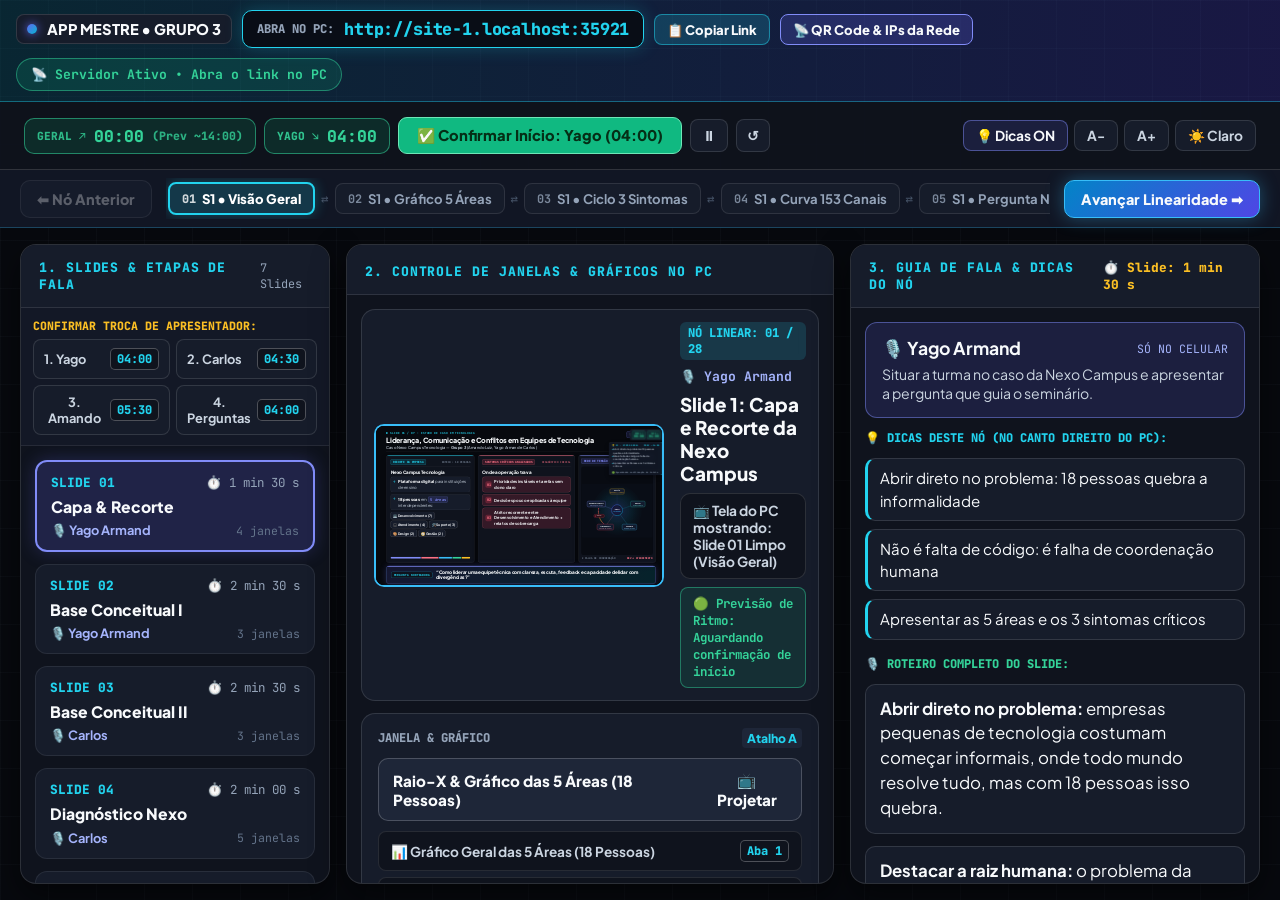
==== commit 9d1b29c9: "feat: converter guia mestre em App Android nativo (NexoCampusController.apk) com servidor HTTP/SSE l" ====
--- a/index.html
+++ b/index.html
@@ -2,8 +2,8 @@
 <html lang="pt-BR" data-theme="dark">
 <head>
   <meta charset="UTF-8" />
-  <meta name="viewport" content="width=device-width, initial-scale=1.0" />
-  <title>Painel do Apresentador &amp; Controle — Caso Nexo Campus (Grupo 3)</title>
+  <meta name="viewport" content="width=device-width, initial-scale=1.0, maximum-scale=1.0, user-scalable=no" />
+  <title>App Mestre Android — Caso Nexo Campus (Grupo 3)</title>
   <link rel="preconnect" href="https://fonts.googleapis.com">
   <link rel="preconnect" href="https://fonts.gstatic.com" crossorigin>
   <link href="https://fonts.googleapis.com/css2?family=JetBrains+Mono:wght@500;600;700;800&family=Plus+Jakarta+Sans:wght@400;500;600;700;800&display=swap" rel="stylesheet">
@@ -13,220 +13,210 @@
   <div class="bg-grid-overlay"></div>
 
   <!-- ========================================================================
-       1. TOP COMMAND BAR (Launch Projector, Dual Predictive Timers & Handoff)
+       1. LOCAL NETWORK (LAN / WI-FI) LINK GENERATOR BANNER FOR THE PC
+       ======================================================================== -->
+  <div class="lan-connection-bar" id="lanConnectionBar">
+    <div style="display: flex; align-items: center; gap: 10px; flex-wrap: wrap;">
+      <div class="brand-pill" style="padding: 5px 10px;">
+        <span class="brand-dot"></span>
+        <span>APP MESTRE • GRUPO 3</span>
+      </div>
+
+      <div class="lan-url-pill" title="Digite este link no navegador do PC conectado na mesma rede Wi-Fi ou Hotspot">
+        <span style="font-size: 0.76rem; font-family: var(--font-mono); color: #94a3b8; font-weight: 800;">ABRA NO PC:</span>
+        <span class="lan-url-text" id="lanPrimaryUrlText">http://192.168.0.100:8080</span>
+      </div>
+
+      <button class="lan-copy-btn" id="copyLanUrlBtn">📋 Copiar Link</button>
+      <button class="lan-copy-btn" id="showLanModalBtn" style="background: rgba(99,102,241,0.22); border-color: #818cf8;">
+        📡 QR Code &amp; IPs da Rede
+      </button>
+    </div>
+
+    <div style="display: flex; align-items: center; gap: 10px;">
+      <div class="sync-status-pill connected" id="syncStatusPill">
+        <span id="syncStatusDot">🟢</span>
+        <span id="syncStatusText">Servidor Local Ativo (0 PCs)</span>
+      </div>
+    </div>
+  </div>
+
+  <!-- ========================================================================
+       2. SMART TIMERS & SPEAKER HANDOFF CONFIRMATION BAR
        ======================================================================== -->
   <header class="control-topbar">
-    <div style="display: flex; align-items: center; gap: 12px;">
-      <div class="brand-pill">
-        <span class="brand-dot"></span>
-        <span>CONTROLE • GRUPO 3</span>
-      </div>
-
-      <!-- Opens projetor.html in another tab to drag to Monitor 2 -->
-      <button class="launch-projector-btn" id="launchProjectorBtn">
-        <span>🚀 Iniciar Apresentação (Abrir Guia da Turma)</span>
-      </button>
-
-      <div class="sync-status-pill" id="syncStatusPill">
-        <span id="syncStatusDot">⚪</span>
-        <span id="syncStatusText">Guia da turma fechada</span>
-      </div>
-    </div>
-
-    <!-- Center: Dual Smart Predictive Timers (Green / Yellow / Red) + Speaker Handoff Controls -->
+    <div style="display: flex; align-items: center; gap: 8px; flex-wrap: wrap; width: 100%; justify-content: space-between;">
+      <div style="display: flex; align-items: center; gap: 8px; flex-wrap: wrap;">
+        <!-- Ascending General Timer -->
+        <div class="timer-pill-state state-green" id="ctrlGeneralTimerPill">
+          <span style="font-size: 0.7rem; opacity: 0.85;">GERAL ↗</span>
+          <span id="ctrlGeneralTime" style="font-size: 1.02rem;">00:00</span>
+          <span id="ctrlPredictedTotal" style="font-size: 0.72rem; opacity: 0.8;">(Prev ~14:00)</span>
+        </div>
+
+        <!-- Descending Current Speaker / Q&A Timer -->
+        <div class="timer-pill-state state-green" id="ctrlSpeakerTimerPill">
+          <span id="ctrlSpeakerPhaseLabel" style="font-size: 0.7rem; opacity: 0.9;">YAGO ↘</span>
+          <span id="ctrlSpeakerTime" style="font-size: 1.02rem;">04:00</span>
+        </div>
+
+        <!-- Direct Action Button to Confirm Start / Confirm Next Speaker Handoff -->
+        <button class="handoff-confirm-btn" id="quickConfirmPhaseBtn">
+          ✅ Confirmar Início: Yago (04:00)
+        </button>
+
+        <button class="hud-btn" id="timerPauseResumeBtn" style="padding: 7px 11px;" title="Pausar/Retomar">⏸</button>
+        <button class="hud-btn" id="timerResetAllBtn" style="padding: 7px 10px;" title="Reiniciar timers">↺</button>
+      </div>
+
+      <!-- Remote Controls for the Classroom PC Screen -->
+      <div style="display: flex; align-items: center; gap: 6px;">
+        <button class="hud-btn active" id="remoteTipsToggleBtn">💡 Dicas ON</button>
+        <button class="hud-btn" id="remoteFontDecBtn">A-</button>
+        <button class="hud-btn" id="remoteFontIncBtn">A+</button>
+        <button class="hud-btn" id="remoteThemeBtn">
+          <span id="remoteThemeLabel">☀️ Claro</span>
+        </button>
+      </div>
+    </div>
+  </header>
+
+  <!-- ========================================================================
+       3. FIXED LINEAR TRACK BAR (DOUBLY LINKED LIST: PREV <-> CURRENT <-> NEXT)
+       ======================================================================== -->
+  <nav class="linear-track-bar" id="linearTrackBar" aria-label="Linha Linear de Apresentação">
+    <button class="linear-step-btn" id="linearPrevNodeBtn">
+      <span>⬅ Nó Anterior</span>
+    </button>
+
+    <div class="linked-nodes-scroll" id="linkedNodesScroll">
+      <!-- Populated dynamically with DoublyLinkedNode pills -->
+    </div>
+
+    <button class="linear-step-btn advance-primary" id="linearNextNodeBtn">
+      <span>Avançar Linearidade ➡</span>
+    </button>
+  </nav>
+
+  <!-- ========================================================================
+       4. DYNAMIC SPEAKER HANDOFF CONFIRMATION BANNER
+       ======================================================================== -->
+  <div class="handoff-confirm-banner" id="handoffConfirmBanner" style="display: none;">
     <div style="display: flex; align-items: center; gap: 10px;">
-      <!-- Ascending General Timer -->
-      <div class="timer-pill-state state-green" id="ctrlGeneralTimerPill" title="Timer Geral Crescente com Previsão Inteligente">
-        <span style="font-size: 0.72rem; opacity: 0.85;">GERAL ↗</span>
-        <span id="ctrlGeneralTime" style="font-size: 1.05rem;">00:00</span>
-        <span id="ctrlPredictedTotal" style="font-size: 0.74rem; opacity: 0.8;">(Prev ~14:00)</span>
-      </div>
-
-      <!-- Descending Current Speaker / Q&A Timer -->
-      <div class="timer-pill-state state-green" id="ctrlSpeakerTimerPill" title="Timer Decrescente do Apresentador Atual / Perguntas">
-        <span id="ctrlSpeakerPhaseLabel" style="font-size: 0.72rem; opacity: 0.9;">YAGO ↘</span>
-        <span id="ctrlSpeakerTime" style="font-size: 1.05rem;">04:00</span>
-      </div>
-
-      <!-- Direct Action Button to Confirm Start / Confirm Next Speaker Handoff -->
-      <button class="handoff-confirm-btn" id="quickConfirmPhaseBtn" title="Confirmar início ou troca de apresentador (reseta o timer decrescente para a meta do apresentador)">
-        ✅ Confirmar Início: Yago (04:00)
-      </button>
-
-      <button class="hud-btn" id="timerPauseResumeBtn" style="padding: 6px 10px;" title="Pausar/Retomar relógios">⏸</button>
-      <button class="hud-btn" id="timerResetAllBtn" style="padding: 6px 9px;" title="Reiniciar todos os timers do zero">↺</button>
-    </div>
-
-    <!-- Right: Remote Controls for the Classroom Projector -->
-    <div style="display: flex; align-items: center; gap: 7px;">
-      <button class="hud-btn active" id="remoteTipsToggleBtn" title="Mostrar/Ocultar Dicas no Canto Direito do Projetor">
-        💡 Dicas ON
-      </button>
-      <button class="hud-btn" id="remoteFontDecBtn" title="Reduzir fonte na tela da turma">A-</button>
-      <button class="hud-btn" id="remoteFontIncBtn" title="Aumentar fonte na tela da turma">A+</button>
-      <button class="hud-btn" id="remoteThemeBtn" title="Alternar Fundo Escuro/Claro na tela da turma">
-        <span id="remoteThemeLabel">☀️ Claro</span>
-      </button>
-    </div>
-  </header>
-
-  <!-- ========================================================================
-       2. FIXED LINEAR TRACK BAR (DOUBLY LINKED LIST: PREV <-> CURRENT <-> NEXT)
-       ArrowLeft and ArrowRight exclusively traverse this Doubly Linked List!
-       ======================================================================== -->
-  <nav class="linear-track-bar" id="linearTrackBar" aria-label="Linha Linear de Apresentação (Lista Duplamente Encadeada)">
-    <button class="linear-step-btn" id="linearPrevNodeBtn" title="Voltar ao Nó Anterior na Lista Duplamente Encadeada (Exclusivo: Seta Esquerda ⬅)">
-      <span>⬅ Nó Anterior</span>
-      <span class="kbd-hint">←</span>
-    </button>
-
-    <div class="linked-nodes-scroll" id="linkedNodesScroll">
-      <!-- Populated dynamically with DoublyLinkedNode pills: [Prev] <-> [CURRENT] <-> [Next] -->
-    </div>
-
-    <button class="linear-step-btn advance-primary" id="linearNextNodeBtn" title="Avançar para o Próximo Nó na Linearidade (Exclusivo: Seta Direita ➡)">
-      <span>Avançar Linearidade ➡</span>
-      <span class="kbd-hint" style="background: rgba(0,0,0,0.3); color: #fff;">→</span>
-    </button>
-  </nav>
-
-  <!-- ========================================================================
-       3. DYNAMIC SPEAKER HANDOFF CONFIRMATION BANNER
-       Appears automatically when entering a new speaker's slide or Q&A phase!
-       ======================================================================== -->
-  <div class="handoff-confirm-banner" id="handoffConfirmBanner" style="display: none;">
-    <div style="display: flex; align-items: center; gap: 12px;">
-      <span style="font-size: 1.35rem;">🔔</span>
+      <span style="font-size: 1.3rem;">🔔</span>
       <div>
-        <strong id="handoffBannerTitle" style="font-size: 0.98rem; color: #f8fafc;">
+        <strong id="handoffBannerTitle" style="font-size: 0.95rem; color: #f8fafc;">
           Confirmação de Troca de Apresentador
         </strong>
-        <p id="handoffBannerDesc" style="font-size: 0.84rem; color: #fde68a;">
+        <p id="handoffBannerDesc" style="font-size: 0.82rem; color: #fde68a;">
           Ao confirmar, o timer decrescente será reiniciado com os minutos previstos deste apresentador.
         </p>
       </div>
     </div>
-    <div style="display: flex; align-items: center; gap: 10px;">
-      <button class="handoff-confirm-btn" id="bannerConfirmBtn">
-        ✅ Confirmar Troca Agora
-      </button>
-      <button class="hud-btn" id="bannerDismissBtn" style="padding: 6px 12px;">
-        Ainda não
-      </button>
+    <div style="display: flex; align-items: center; gap: 8px;">
+      <button class="handoff-confirm-btn" id="bannerConfirmBtn">✅ Confirmar Troca</button>
+      <button class="hud-btn" id="bannerDismissBtn" style="padding: 6px 10px;">Depois</button>
     </div>
   </div>
 
   <!-- ========================================================================
-       4. 3-COLUMN PRESENTER & OPERATOR COCKPIT (Parallel / Mouse Navigation)
+       5. 3-PANEL COCKPIT (Side-by-Side on Tablet/PC, Tabbed on Smartphone)
        ======================================================================== -->
   <main class="cockpit-grid">
 
-    <!-- COLUMN 1 (LEFT): 7 SLIDES PARALLEL NAVIGATOR & SPEAKER PHASES -->
-    <section class="cockpit-panel">
+    <!-- PANEL 1: 7 SLIDES PARALLEL NAVIGATOR & SPEAKER PHASES -->
+    <section class="cockpit-panel" id="panelSlides">
       <header class="cockpit-panel-header">
-        <span class="cockpit-panel-title">1. SLIDES &amp; TROCA DE FALA</span>
-        <span style="font-family: var(--font-mono); font-size: 0.74rem; color: #94a3b8;">Teclas 1 a 7</span>
+        <span class="cockpit-panel-title">1. SLIDES &amp; ETAPAS DE FALA</span>
+        <span style="font-family: var(--font-mono); font-size: 0.74rem; color: #94a3b8;">7 Slides</span>
       </header>
 
-      <!-- Manual Speaker Phase Switcher / Confirmation -->
       <div style="padding: 10px 12px; background: #131826; border-bottom: 1px solid rgba(255,255,255,0.08); display: flex; flex-direction: column; gap: 6px;">
         <span style="font-family: var(--font-mono); font-size: 0.72rem; font-weight: 800; color: #fbbf24; text-transform: uppercase;">
-          ETAPA DO TIMER DECRESCENTE (CONFIRMAR):
+          CONFIRMAR TROCA DE APRESENTADOR:
         </span>
         <div style="display: grid; grid-template-columns: 1fr 1fr; gap: 6px;" id="phaseButtonsGrid">
-          <button class="hud-btn" data-confirm-phase="yago" style="justify-content: space-between; font-size: 0.78rem; padding: 6px 9px;">
+          <button class="hud-btn" data-confirm-phase="yago" style="justify-content: space-between; font-size: 0.8rem; padding: 8px 10px;">
             <span>1. Yago</span><span class="kbd-hint">04:00</span>
           </button>
-          <button class="hud-btn" data-confirm-phase="carlos" style="justify-content: space-between; font-size: 0.78rem; padding: 6px 9px;">
+          <button class="hud-btn" data-confirm-phase="carlos" style="justify-content: space-between; font-size: 0.8rem; padding: 8px 10px;">
             <span>2. Carlos</span><span class="kbd-hint">04:30</span>
           </button>
-          <button class="hud-btn" data-confirm-phase="amando" style="justify-content: space-between; font-size: 0.78rem; padding: 6px 9px;">
+          <button class="hud-btn" data-confirm-phase="amando" style="justify-content: space-between; font-size: 0.8rem; padding: 8px 10px;">
             <span>3. Amando</span><span class="kbd-hint">05:30</span>
           </button>
-          <button class="hud-btn" data-confirm-phase="perguntas" style="justify-content: space-between; font-size: 0.78rem; padding: 6px 9px;">
+          <button class="hud-btn" data-confirm-phase="perguntas" style="justify-content: space-between; font-size: 0.8rem; padding: 8px 10px;">
             <span>4. Perguntas</span><span class="kbd-hint">04:00</span>
           </button>
         </div>
       </div>
 
-      <div class="cockpit-panel-body" id="slidesListContainer">
-        <!-- Populated dynamically with the 7 slides -->
-      </div>
+      <div class="cockpit-panel-body" id="slidesListContainer"></div>
     </section>
 
-    <!-- COLUMN 2 (CENTER): LIVE PROJECTOR MONITOR + PARALLEL GRAPHIC TRIGGERS -->
-    <section class="cockpit-panel">
+    <!-- PANEL 2 (DEFAULT ACTIVE ON MOBILE): LIVE MONITOR + PARALLEL GRAPHIC TRIGGERS -->
+    <section class="cockpit-panel mobile-active-panel" id="panelControls">
       <header class="cockpit-panel-header">
         <div>
-          <span class="cockpit-panel-title">2. GATILHOS MANUAIS DE JANELAS &amp; GRÁFICOS (PARALELO / MOUSE)</span>
-        </div>
-        <button class="hud-btn" id="closeRemoteModalBtn" style="background: rgba(244,63,94,0.18); border-color: rgba(251,113,133,0.5); color: #fecdd3; display: none;">
-          ✕ Fechar Janela no Projetor (Esc)
+          <span class="cockpit-panel-title">2. CONTROLE DE JANELAS &amp; GRÁFICOS NO PC</span>
+        </div>
+        <button class="hud-btn" id="closeRemoteModalBtn" style="background: rgba(244,63,94,0.22); border-color: rgba(251,113,133,0.6); color: #fecdd3; display: none;">
+          ✕ Fechar Janela no PC
         </button>
       </header>
 
       <div class="cockpit-panel-body">
-        <!-- Live Preview Box of What the Class Sees Right Now -->
         <div class="live-preview-wrapper">
           <div class="mini-projector-frame" title="Retorno ao vivo da Tela da Turma">
             <iframe src="projetor.html" id="miniPreviewIframe" tabindex="-1"></iframe>
           </div>
           <div style="display: flex; flex-direction: column; gap: 8px;">
-            <div style="display: flex; align-items: center; justify-content: space-between; gap: 8px;">
+            <div style="display: flex; align-items: center; justify-content: space-between; gap: 8px; flex-wrap: wrap;">
               <span style="font-family: var(--font-mono); font-size: 0.76rem; padding: 3px 8px; border-radius: 6px; background: rgba(34,211,238,0.15); color: #22d3ee; font-weight: 800;">
-                NÓ ATUAL NA LISTA: <span id="liveNodeIndexLabel">01 / 28</span>
+                NÓ LINEAR: <span id="liveNodeIndexLabel">01 / 28</span>
               </span>
               <span id="liveSpeakerBadge" style="font-family: var(--font-mono); font-size: 0.82rem; color: #a5b4fc; font-weight: 700;">
                 🎙️ Yago Armand
               </span>
             </div>
-            <h2 id="liveSlideTitle" style="font-size: 1.25rem; font-weight: 800; color: #f8fafc; line-height: 1.2;">
+            <h2 id="liveSlideTitle" style="font-size: 1.18rem; font-weight: 800; color: #f8fafc; line-height: 1.22;">
               Slide 1 — Capa e Recorte do Problema
             </h2>
-            <div id="liveModalStatusBanner" style="padding: 8px 12px; border-radius: 10px; background: #0f131d; border: 1px solid rgba(255,255,255,0.12); font-size: 0.88rem; font-weight: 700; color: #cbd5e1;">
-              📺 Tela da turma mostrando: <strong>Slide Limpo</strong>
+            <div id="liveModalStatusBanner" style="padding: 8px 12px; border-radius: 10px; background: #0f131d; border: 1px solid rgba(255,255,255,0.12); font-size: 0.86rem; font-weight: 700; color: #cbd5e1;">
+              📺 Tela do PC mostrando: <strong>Slide Limpo</strong>
             </div>
-            <div id="livePacingBanner" style="padding: 7px 12px; border-radius: 8px; background: rgba(16,185,129,0.12); border: 1px solid rgba(52,211,153,0.4); font-family: var(--font-mono); font-size: 0.8rem; font-weight: 700; color: #34d399;">
+            <div id="livePacingBanner" style="padding: 7px 12px; border-radius: 8px; background: rgba(16,185,129,0.12); border: 1px solid rgba(52,211,153,0.4); font-family: var(--font-mono); font-size: 0.78rem; font-weight: 700; color: #34d399;">
               🟢 Previsão IA de Ritmo: Aguardando confirmação de início
             </div>
           </div>
         </div>
 
-        <div style="display: flex; align-items: center; justify-content: space-between; margin-top: 2px;">
-          <span style="font-family: var(--font-mono); font-size: 0.78rem; font-weight: 800; color: #94a3b8; text-transform: uppercase;">
-            👇 Navegação Livre (Mouse ou Teclas A, S, D, F) — ou use as Setas ⬅ ➡ para seguir a lista linear:
-          </span>
-        </div>
-
-        <!-- Dynamic Grid of Interactive Card & Sub-tab Triggers for Current Slide -->
-        <div class="triggers-grid" id="triggersGridContainer">
-          <!-- Populated by app.js -->
-        </div>
+        <div class="triggers-grid" id="triggersGridContainer"></div>
       </div>
     </section>
 
-    <!-- COLUMN 3 (RIGHT): PRESENTER TELEPROMPTER & SPEAKING GUIDE -->
-    <section class="cockpit-panel">
+    <!-- PANEL 3: PRESENTER TELEPROMPTER & SPEAKING GUIDE -->
+    <section class="cockpit-panel" id="panelNotes">
       <header class="cockpit-panel-header">
-        <span class="cockpit-panel-title">3. ROTEIRO DE FALA &amp; DICAS DO NÓ</span>
+        <span class="cockpit-panel-title">3. GUIA DE FALA &amp; DICAS DO NÓ</span>
         <span id="notesTargetTime" style="font-family: var(--font-mono); font-size: 0.8rem; color: #fbbf24; font-weight: 800;">⏱️ 1 min 30 s</span>
       </header>
 
       <div class="cockpit-panel-body">
         <div class="notes-speaker-card">
           <div style="display: flex; justify-content: space-between; align-items: center;">
-            <strong id="notesSpeakerName" style="font-size: 1.12rem; color: #f8fafc;">🎙️ Yago Armand</strong>
-            <span style="font-family: var(--font-mono); font-size: 0.74rem; color: #a5b4fc;">VISÍVEL SÓ AQUI</span>
+            <strong id="notesSpeakerName" style="font-size: 1.1rem; color: #f8fafc;">🎙️ Yago Armand</strong>
+            <span style="font-family: var(--font-mono); font-size: 0.72rem; color: #a5b4fc;">SÓ NO CELULAR</span>
           </div>
-          <p id="notesObjective" style="font-size: 0.9rem; color: #cbd5e1; line-height: 1.38;"></p>
-        </div>
-
-        <div style="font-family: var(--font-mono); font-size: 0.76rem; font-weight: 800; color: #22d3ee; text-transform: uppercase;">
-          💡 Dicas enviadas para o canto direito do projetor neste nó:
+          <p id="notesObjective" style="font-size: 0.88rem; color: #cbd5e1; line-height: 1.36;"></p>
+        </div>
+
+        <div style="font-family: var(--font-mono); font-size: 0.75rem; font-weight: 800; color: #22d3ee; text-transform: uppercase;">
+          💡 Dicas deste nó (no canto direito do PC):
         </div>
         <ul class="notes-list" id="nodeSpecificTipsList" style="gap: 8px;"></ul>
 
-        <div style="font-family: var(--font-mono); font-size: 0.76rem; font-weight: 800; color: #34d399; text-transform: uppercase; margin-top: 4px;">
+        <div style="font-family: var(--font-mono); font-size: 0.75rem; font-weight: 800; color: #34d399; text-transform: uppercase; margin-top: 4px;">
           🎙️ Roteiro completo do slide:
         </div>
         <ul class="notes-list" id="notesBulletsList"></ul>
@@ -234,6 +224,60 @@
     </section>
 
   </main>
+
+  <!-- ========================================================================
+       6. MOBILE BOTTOM NAVIGATION BAR (For 1-Handed Smartphone Use)
+       ======================================================================== -->
+  <nav class="mobile-tab-bar" id="mobileTabBar">
+    <button class="mobile-tab-item active" data-target-panel="panelControls">
+      <span style="font-size: 1.15rem;">🎛️</span>
+      <span>Gráficos &amp; Controle</span>
+    </button>
+    <button class="mobile-tab-item" data-target-panel="panelNotes">
+      <span style="font-size: 1.15rem;">🎙️</span>
+      <span>Guia de Fala</span>
+    </button>
+    <button class="mobile-tab-item" data-target-panel="panelSlides">
+      <span style="font-size: 1.15rem;">🗂️</span>
+      <span>7 Slides &amp; Troca</span>
+    </button>
+  </nav>
+
+  <!-- ========================================================================
+       7. LAN CONNECTION & QR CODE MODAL
+       ======================================================================== -->
+  <div class="lan-modal-backdrop" id="lanModalBackdrop">
+    <div class="lan-modal-card">
+      <div style="display: flex; justify-content: space-between; align-items: center;">
+        <div>
+          <span style="font-family: var(--font-mono); font-size: 0.76rem; color: #22d3ee; font-weight: 800;">CONEXÃO LOCAL WI-FI / HOTSPOT</span>
+          <h3 style="font-size: 1.3rem; font-weight: 800; color: #f8fafc;">Como Abrir a Guia no PC da Sala</h3>
+        </div>
+        <button class="hud-btn" id="closeLanModalBtn">✕</button>
+      </div>
+
+      <div style="padding: 14px; border-radius: 12px; background: #161c2a; border: 1px solid rgba(34,211,238,0.4); display: flex; flex-direction: column; gap: 8px;">
+        <span style="font-size: 0.85rem; color: #cbd5e1;">
+          1. Conecte o <strong>celular</strong> e o <strong>PC da sala</strong> na mesma rede Wi-Fi (ou ligue o <strong>Roteador Wi-Fi / Hotspot</strong> do celular e conecte o PC nele).
+        </span>
+        <span style="font-size: 0.85rem; color: #cbd5e1;">
+          2. No navegador do PC, digite exatamente o endereço abaixo:
+        </span>
+        <div style="padding: 12px; border-radius: 10px; background: #090d16; border: 1.5px solid #22d3ee; text-align: center;">
+          <span id="modalPrimaryUrl" style="font-family: var(--font-mono); font-size: 1.25rem; font-weight: 800; color: #22d3ee; user-select: all;">
+            http://192.168.0.100:8080
+          </span>
+        </div>
+      </div>
+
+      <div style="display: flex; flex-direction: column; gap: 6px;">
+        <span style="font-family: var(--font-mono); font-size: 0.75rem; color: #94a3b8; font-weight: 800;">
+          TODOS OS ENDEREÇOS DE REDE DETECTADOS NO APARELHO:
+        </span>
+        <div id="allDetectedUrlsList" style="display: flex; flex-direction: column; gap: 6px;"></div>
+      </div>
+    </div>
+  </div>
 
   <script src="shared-data.js"></script>
   <script src="app.js"></script>
--- a/styles.css
+++ b/styles.css
@@ -2309,3 +2309,186 @@
   font-weight: 700;
   color: var(--text-muted);
 }
+/* ==========================================================================
+   ANDROID MASTER CONTROLLER APP ADAPTATION (Touch-First & LAN Link Header)
+   ========================================================================== */
+
+.lan-connection-bar {
+  padding: 10px 16px;
+  background: linear-gradient(90deg, rgba(14, 116, 144, 0.28), rgba(79, 70, 229, 0.25));
+  border-bottom: 1px solid rgba(34, 211, 238, 0.4);
+  display: flex;
+  align-items: center;
+  justify-content: space-between;
+  flex-wrap: wrap;
+  gap: 10px;
+  flex-shrink: 0;
+  z-index: 48;
+}
+
+.lan-url-pill {
+  display: inline-flex;
+  align-items: center;
+  gap: 10px;
+  padding: 7px 14px;
+  border-radius: 10px;
+  background: #090d16;
+  border: 1.5px solid #22d3ee;
+  box-shadow: 0 0 18px rgba(34, 211, 238, 0.22);
+}
+
+.lan-url-text {
+  font-family: var(--font-mono);
+  font-size: 1.05rem;
+  font-weight: 800;
+  color: #22d3ee;
+  letter-spacing: -0.01em;
+  user-select: all;
+}
+
+.lan-copy-btn {
+  padding: 6px 12px;
+  border-radius: 8px;
+  background: rgba(34, 211, 238, 0.18);
+  border: 1px solid rgba(34, 211, 238, 0.5);
+  color: #f8fafc;
+  font-family: var(--font-sans);
+  font-size: 0.82rem;
+  font-weight: 800;
+  cursor: pointer;
+  transition: all 0.15s ease;
+}
+
+.lan-copy-btn:hover, .lan-copy-btn:active {
+  background: #06b6d4;
+  color: #04131a;
+}
+
+/* Mobile Bottom Tab Bar (Visible on smartphones/tablets < 1100px) */
+.mobile-tab-bar {
+  display: none;
+  height: 62px;
+  background: #0b0f19;
+  border-top: 1px solid rgba(255, 255, 255, 0.15);
+  grid-template-columns: repeat(3, 1fr);
+  flex-shrink: 0;
+  z-index: 60;
+}
+
+.mobile-tab-item {
+  background: transparent;
+  border: none;
+  color: #94a3b8;
+  font-family: var(--font-sans);
+  font-size: 0.82rem;
+  font-weight: 800;
+  display: flex;
+  flex-direction: column;
+  align-items: center;
+  justify-content: center;
+  gap: 3px;
+  cursor: pointer;
+  border-top: 3px solid transparent;
+  transition: all 0.15s ease;
+}
+
+.mobile-tab-item.active {
+  color: #22d3ee;
+  background: rgba(34, 211, 238, 0.08);
+  border-top-color: #22d3ee;
+}
+
+/* LAN Details & QR Modal on Android App */
+.lan-modal-backdrop {
+  position: fixed;
+  inset: 0;
+  z-index: 150;
+  background: rgba(5, 7, 12, 0.88);
+  backdrop-filter: blur(14px);
+  display: flex;
+  align-items: center;
+  justify-content: center;
+  padding: 20px;
+  opacity: 0;
+  visibility: hidden;
+  transition: all 0.22s ease;
+}
+
+.lan-modal-backdrop.open {
+  opacity: 1;
+  visibility: visible;
+}
+
+.lan-modal-card {
+  width: 100%;
+  max-width: 520px;
+  background: #0f131d;
+  border: 2px solid #22d3ee;
+  border-radius: 20px;
+  padding: 24px;
+  display: flex;
+  flex-direction: column;
+  gap: 16px;
+  box-shadow: 0 24px 60px rgba(0, 0, 0, 0.85);
+}
+
+/* Smartphone & Tablet Responsive Ergonomics */
+@media (max-width: 1100px) {
+  .control-topbar {
+    height: auto;
+    padding: 10px 14px;
+    flex-wrap: wrap;
+    gap: 10px;
+  }
+
+  .linear-track-bar {
+    height: auto;
+    padding: 8px 12px;
+    flex-wrap: wrap;
+    gap: 8px;
+  }
+
+  .linear-step-btn {
+    flex: 1;
+    justify-content: center;
+    padding: 11px 12px;
+    font-size: 0.92rem;
+  }
+
+  .linked-nodes-scroll {
+    order: 3;
+    width: 100%;
+    flex: none;
+    padding-top: 4px;
+  }
+
+  .cockpit-grid {
+    grid-template-columns: 1fr;
+    padding: 10px 12px;
+  }
+
+  .cockpit-panel {
+    display: none;
+    height: 100%;
+  }
+
+  .cockpit-panel.mobile-active-panel {
+    display: flex;
+  }
+
+  .live-preview-wrapper {
+    grid-template-columns: 1fr;
+  }
+
+  .mini-projector-frame {
+    display: none;
+  }
+
+  .mobile-tab-bar {
+    display: grid;
+  }
+
+  .triggers-grid {
+    grid-template-columns: 1fr;
+  }
+}
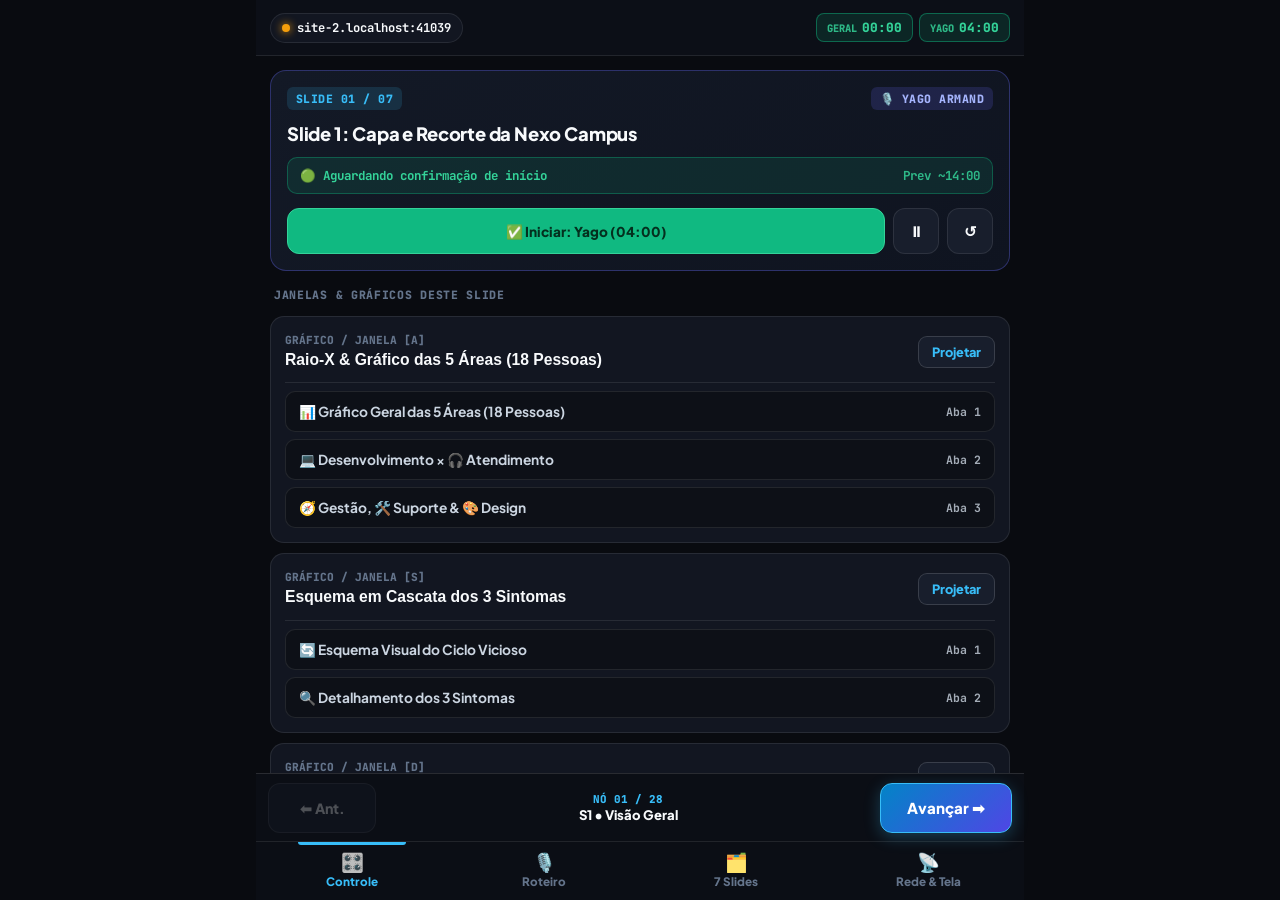
==== commit 1aea1dee: "feat(ui): redesign minimalista mobile-first do App Android com rolagem nativa fluida e ergonomia de " ====
--- a/index.html
+++ b/index.html
@@ -3,280 +3,275 @@
 <head>
   <meta charset="UTF-8" />
   <meta name="viewport" content="width=device-width, initial-scale=1.0, maximum-scale=1.0, user-scalable=no" />
-  <title>App Mestre Android — Caso Nexo Campus (Grupo 3)</title>
+  <title>Nexo Campus Controle — Grupo 3</title>
   <link rel="preconnect" href="https://fonts.googleapis.com">
   <link rel="preconnect" href="https://fonts.gstatic.com" crossorigin>
   <link href="https://fonts.googleapis.com/css2?family=JetBrains+Mono:wght@500;600;700;800&family=Plus+Jakarta+Sans:wght@400;500;600;700;800&display=swap" rel="stylesheet">
-  <link rel="stylesheet" href="styles.css" />
+  <link rel="stylesheet" href="mobile-app.css" />
 </head>
-<body class="control-body">
-  <div class="bg-grid-overlay"></div>
-
-  <!-- ========================================================================
-       1. LOCAL NETWORK (LAN / WI-FI) LINK GENERATOR BANNER FOR THE PC
-       ======================================================================== -->
-  <div class="lan-connection-bar" id="lanConnectionBar">
-    <div style="display: flex; align-items: center; gap: 10px; flex-wrap: wrap;">
-      <div class="brand-pill" style="padding: 5px 10px;">
-        <span class="brand-dot"></span>
-        <span>APP MESTRE • GRUPO 3</span>
+<body>
+  <div class="app-shell">
+
+    <!-- ======================================================================
+         1. COMPACT TOP HEADER BAR (56px)
+         Left: LAN URL Status Chip | Right: 2 Smart Timers (Geral + Apresentador)
+         ====================================================================== -->
+    <header class="app-topbar">
+      <button class="lan-chip" id="topLanChipBtn" title="Toque para ver o Link da Rede Local e IPs">
+        <span class="status-dot" id="topLanDot"></span>
+        <span id="topLanText">192.168.0.100:8080</span>
+      </button>
+
+      <div class="top-timers-group">
+        <!-- Timer 1: Ascending Overall Seminar Timer -->
+        <div class="mini-timer-pill state-green" id="ctrlGeneralTimerPill" title="Timer Geral Crescente">
+          <span class="t-lbl">GERAL</span>
+          <span id="ctrlGeneralTime">00:00</span>
+        </div>
+
+        <!-- Timer 2: Descending Speaker / Q&A Timer -->
+        <div class="mini-timer-pill state-green" id="ctrlSpeakerTimerPill" title="Timer Decrescente do Apresentador Atual">
+          <span class="t-lbl" id="ctrlSpeakerPhaseLabel">YAGO</span>
+          <span id="ctrlSpeakerTime">04:00</span>
+        </div>
       </div>
-
-      <div class="lan-url-pill" title="Digite este link no navegador do PC conectado na mesma rede Wi-Fi ou Hotspot">
-        <span style="font-size: 0.76rem; font-family: var(--font-mono); color: #94a3b8; font-weight: 800;">ABRA NO PC:</span>
-        <span class="lan-url-text" id="lanPrimaryUrlText">http://192.168.0.100:8080</span>
+    </header>
+
+    <!-- ======================================================================
+         2. NATIVELY SCROLLABLE MAIN WORKSPACE (4 Minimalist Views)
+         ====================================================================== -->
+    <main class="app-scroll-main" id="appScrollMain">
+
+      <!-- ====================================================================
+           VIEW 1: CONTROLE & GRÁFICOS (Default Active View)
+           ==================================================================== -->
+      <section class="tab-view active" id="viewControl">
+
+        <!-- Automatic Speaker Handoff Confirmation Alert (Appears when needed) -->
+        <div class="handoff-alert-card" id="handoffConfirmBanner" style="display: none;">
+          <div class="m-row-between">
+            <span class="m-badge amber">🔔 TROCA DE APRESENTADOR</span>
+            <button class="m-btn" id="bannerDismissBtn" style="min-height: 30px; padding: 4px 10px; font-size: 0.76rem;">Depois</button>
+          </div>
+          <div id="handoffBannerTitle" style="font-size: 1rem; font-weight: 800; color: #f8fafc;">
+            Confirmar entrada de Carlos (04:30)
+          </div>
+          <button class="m-btn emerald" id="bannerConfirmBtn" style="width: 100%;">
+            ✅ Confirmar Troca e Reiniciar Timer
+          </button>
+        </div>
+
+        <!-- Hero Status Card: Current Slide, Speaker, Pacing & Timer Action -->
+        <div class="m-card hero-state-card">
+          <div class="m-row-between">
+            <span class="m-badge" id="heroSlideBadge">SLIDE 01 / 07</span>
+            <span class="m-badge indigo" id="liveSpeakerBadge">🎙️ Yago Armand</span>
+          </div>
+
+          <h1 class="m-title-lg" id="liveSlideTitle">
+            Slide 1: Capa e Recorte da Nexo Campus
+          </h1>
+
+          <!-- AI Predictive Pacing Pill -->
+          <div class="pacing-pill" id="livePacingBanner">
+            <span id="livePacingText">🟢 Ritmo ideal • Aguardando início</span>
+            <span id="ctrlPredictedTotal" style="opacity: 0.85;">Prev ~14:00</span>
+          </div>
+
+          <!-- Quick Speaker Confirmation & Timer Pause/Reset Row -->
+          <div style="display: grid; grid-template-columns: 1fr auto auto; gap: 8px; padding-top: 2px;">
+            <button class="m-btn emerald" id="quickConfirmPhaseBtn" style="font-size: 0.85rem; padding: 10px 12px;">
+              ✅ Iniciar: Yago (04:00)
+            </button>
+            <button class="m-btn" id="timerPauseResumeBtn" style="min-width: 46px; padding: 0 12px;" title="Pausar/Retomar">⏸</button>
+            <button class="m-btn" id="timerResetAllBtn" style="min-width: 46px; padding: 0 12px;" title="Zerar Timers">↺</button>
+          </div>
+        </div>
+
+        <!-- Active Projector Window Status & Close Button -->
+        <div class="m-row-between" style="padding: 2px 2px 0;">
+          <span class="m-section-label">JANELAS &amp; GRÁFICOS DESTE SLIDE</span>
+          <button class="m-btn rose" id="closeRemoteModalBtn" style="display: none; min-height: 34px; padding: 6px 12px; font-size: 0.78rem;">
+            ✕ Fechar Janela no PC
+          </button>
+        </div>
+
+        <!-- Dynamic List of Interactive Graphics & Sub-tabs for Current Slide -->
+        <div id="triggersGridContainer" style="display: flex; flex-direction: column; gap: 10px;">
+          <!-- Populated by app.js -->
+        </div>
+
+      </section>
+
+      <!-- ====================================================================
+           VIEW 2: ROTEIRO & GUIA DE FALA (Teleprompter Comfort Reading)
+           ==================================================================== -->
+      <section class="tab-view" id="viewScript">
+
+        <div class="m-card">
+          <div class="m-row-between">
+            <span class="m-badge indigo" id="notesSpeakerName">🎙️ Yago Armand</span>
+            <span class="m-badge amber" id="notesTargetTime">⏱️ Meta: 1 min 30 s</span>
+          </div>
+          <p id="notesObjective" style="font-size: 0.92rem; color: var(--text-sub); line-height: 1.45;"></p>
+        </div>
+
+        <span class="m-section-label">💡 DICAS DO NÓ ATUAL (VISÍVEIS NO CANTO DO PC)</span>
+        <div id="nodeSpecificTipsList" style="display: flex; flex-direction: column; gap: 8px;"></div>
+
+        <span class="m-section-label" style="margin-top: 6px;">🎙️ O QUE FALAR NESTE SLIDE (NÃO LER O SLIDE)</span>
+        <div id="notesBulletsList" style="display: flex; flex-direction: column; gap: 10px;"></div>
+
+      </section>
+
+      <!-- ====================================================================
+           VIEW 3: 7 SLIDES, ETAPAS & TRILHO LINEAR COMPLETO
+           ==================================================================== -->
+      <section class="tab-view" id="viewSlides">
+
+        <span class="m-section-label">CONFIRMAR TROCA DE APRESENTADOR (ZERA DECRESCENTE)</span>
+        <div class="phase-grid-2x2" id="phaseButtonsGrid">
+          <button class="phase-select-btn" data-confirm-phase="yago">
+            <span>1. Yago Armand</span>
+            <span style="font-family: var(--font-mono); font-size: 0.76rem; color: var(--brand-primary);">Slides 1–2 • 04:00</span>
+          </button>
+          <button class="phase-select-btn" data-confirm-phase="carlos">
+            <span>2. Carlos</span>
+            <span style="font-family: var(--font-mono); font-size: 0.76rem; color: var(--brand-primary);">Slides 3–4 • 04:30</span>
+          </button>
+          <button class="phase-select-btn" data-confirm-phase="amando">
+            <span>3. Amando Luiz</span>
+            <span style="font-family: var(--font-mono); font-size: 0.76rem; color: var(--brand-primary);">Slides 5–7 • 05:30</span>
+          </button>
+          <button class="phase-select-btn" data-confirm-phase="perguntas">
+            <span>4. Perguntas</span>
+            <span style="font-family: var(--font-mono); font-size: 0.76rem; color: var(--brand-primary);">Debate • 04:00</span>
+          </button>
+        </div>
+
+        <span class="m-section-label" style="margin-top: 6px;">PULAR DIRETO PARA UM DOS 7 SLIDES</span>
+        <div id="slidesListContainer" style="display: flex; flex-direction: column; gap: 8px;"></div>
+
+        <span class="m-section-label" style="margin-top: 6px;">LISTA DUPLAMENTE ENCADEADA (TODOS OS 28 NÓS)</span>
+        <div id="linkedNodesFullList" style="display: flex; flex-direction: column; gap: 6px;"></div>
+
+      </section>
+
+      <!-- ====================================================================
+           VIEW 4: REDE WI-FI (LINK DO PC) & AJUSTES DA TELA DA SALA
+           ==================================================================== -->
+      <section class="tab-view" id="viewNetwork">
+
+        <div class="m-card" style="border-color: var(--border-active);">
+          <div class="m-row-between">
+            <span class="m-badge">📡 SERVIDOR LOCAL EMBARCADO</span>
+            <span class="m-badge emerald" id="netClientsBadge">0 PCs Conectados</span>
+          </div>
+
+          <p style="font-size: 0.9rem; color: var(--text-sub); line-height: 1.45;">
+            Conecte o celular e o PC da sala no mesmo Wi-Fi (ou ligue o <strong>Roteador Wi-Fi / Hotspot</strong> do celular) e abra este link no navegador do PC:
+          </p>
+
+          <div style="padding: 14px; border-radius: 12px; background: var(--bg-input); border: 1.5px solid var(--brand-primary); text-align: center;">
+            <div id="lanPrimaryUrlText" style="font-family: var(--font-mono); font-size: 1.22rem; font-weight: 800; color: var(--brand-primary); user-select: all;">
+              http://192.168.0.100:8080
+            </div>
+          </div>
+
+          <button class="m-btn primary" id="copyLanUrlBtn" style="width: 100%;">
+            📋 Copiar Link da Apresentação
+          </button>
+
+          <div style="display: flex; flex-direction: column; gap: 6px; padding-top: 4px;">
+            <span class="m-section-label">TODOS OS IPs DETECTADOS NO APARELHO:</span>
+            <div id="allDetectedUrlsList" style="display: flex; flex-direction: column; gap: 6px;"></div>
+          </div>
+        </div>
+
+        <span class="m-section-label">CONTROLES REMOTOS DA TELA DO PC (PROJETOR)</span>
+        <div class="m-card">
+          <div class="m-row-between">
+            <div>
+              <div style="font-weight: 800; font-size: 0.95rem;">Tema do Projetor</div>
+              <div style="font-size: 0.8rem; color: var(--text-dim);">Alternar fundo escuro ou claro na sala</div>
+            </div>
+            <button class="m-btn" id="remoteThemeBtn">
+              <span id="remoteThemeLabel">☀️ Mudar p/ Claro</span>
+            </button>
+          </div>
+
+          <div class="m-row-between" style="padding-top: 10px; border-top: 1px solid var(--border-hairline);">
+            <div>
+              <div style="font-weight: 800; font-size: 0.95rem;">Dicas no Canto Direito</div>
+              <div style="font-size: 0.8rem; color: var(--text-dim);">Exibir lembretes discretos ao lado dos timers</div>
+            </div>
+            <button class="m-btn" id="remoteTipsToggleBtn">💡 Dicas ON</button>
+          </div>
+
+          <div class="m-row-between" style="padding-top: 10px; border-top: 1px solid var(--border-hairline);">
+            <div>
+              <div style="font-weight: 800; font-size: 0.95rem;">Escala da Fonte no PC</div>
+              <div style="font-size: 0.8rem; color: var(--text-dim);">Ajustar legibilidade para o projetor</div>
+            </div>
+            <div style="display: flex; gap: 8px;">
+              <button class="m-btn" id="remoteFontDecBtn" style="min-width: 52px;">A-</button>
+              <button class="m-btn" id="remoteFontIncBtn" style="min-width: 52px;">A+</button>
+            </div>
+          </div>
+        </div>
+
+        <div class="m-card">
+          <span class="m-section-label">💡 DICA DE ERGONOMIA NO ANDROID</span>
+          <p style="font-size: 0.88rem; color: var(--text-sub); line-height: 1.45;">
+            Você pode usar os botões físicos de <strong>Volume +</strong> e <strong>Volume -</strong> na lateral do celular para avançar ou voltar na linearidade da apresentação sem precisar olhar para a tela!
+          </p>
+        </div>
+
+      </section>
+
+    </main>
+
+    <!-- ======================================================================
+         3. PERSISTENT BOTTOM THUMB DOCK
+         Row 1: Doubly Linked List Linear Navigation (⬅ Anterior | Nó | Avançar ➡)
+         Row 2: 4 Minimalist Navigation Tabs
+         ====================================================================== -->
+    <footer class="app-bottom-dock">
+      <div class="linear-thumb-bar">
+        <button class="thumb-step-btn" id="linearPrevNodeBtn">
+          <span>⬅ Ant.</span>
+        </button>
+
+        <div class="current-node-center" id="centerNodeInfoBtn" title="Toque para ver a lista completa dos 28 nós">
+          <span class="cn-counter" id="liveNodeIndexLabel">NÓ 01 / 28</span>
+          <span class="cn-label" id="bottomNodeShortLabel">S1 • Visão Geral</span>
+        </div>
+
+        <button class="thumb-step-btn next-primary" id="linearNextNodeBtn">
+          <span>Avançar ➡</span>
+        </button>
       </div>
 
-      <button class="lan-copy-btn" id="copyLanUrlBtn">📋 Copiar Link</button>
-      <button class="lan-copy-btn" id="showLanModalBtn" style="background: rgba(99,102,241,0.22); border-color: #818cf8;">
-        📡 QR Code &amp; IPs da Rede
-      </button>
-    </div>
-
-    <div style="display: flex; align-items: center; gap: 10px;">
-      <div class="sync-status-pill connected" id="syncStatusPill">
-        <span id="syncStatusDot">🟢</span>
-        <span id="syncStatusText">Servidor Local Ativo (0 PCs)</span>
-      </div>
-    </div>
-  </div>
-
-  <!-- ========================================================================
-       2. SMART TIMERS & SPEAKER HANDOFF CONFIRMATION BAR
-       ======================================================================== -->
-  <header class="control-topbar">
-    <div style="display: flex; align-items: center; gap: 8px; flex-wrap: wrap; width: 100%; justify-content: space-between;">
-      <div style="display: flex; align-items: center; gap: 8px; flex-wrap: wrap;">
-        <!-- Ascending General Timer -->
-        <div class="timer-pill-state state-green" id="ctrlGeneralTimerPill">
-          <span style="font-size: 0.7rem; opacity: 0.85;">GERAL ↗</span>
-          <span id="ctrlGeneralTime" style="font-size: 1.02rem;">00:00</span>
-          <span id="ctrlPredictedTotal" style="font-size: 0.72rem; opacity: 0.8;">(Prev ~14:00)</span>
-        </div>
-
-        <!-- Descending Current Speaker / Q&A Timer -->
-        <div class="timer-pill-state state-green" id="ctrlSpeakerTimerPill">
-          <span id="ctrlSpeakerPhaseLabel" style="font-size: 0.7rem; opacity: 0.9;">YAGO ↘</span>
-          <span id="ctrlSpeakerTime" style="font-size: 1.02rem;">04:00</span>
-        </div>
-
-        <!-- Direct Action Button to Confirm Start / Confirm Next Speaker Handoff -->
-        <button class="handoff-confirm-btn" id="quickConfirmPhaseBtn">
-          ✅ Confirmar Início: Yago (04:00)
-        </button>
-
-        <button class="hud-btn" id="timerPauseResumeBtn" style="padding: 7px 11px;" title="Pausar/Retomar">⏸</button>
-        <button class="hud-btn" id="timerResetAllBtn" style="padding: 7px 10px;" title="Reiniciar timers">↺</button>
-      </div>
-
-      <!-- Remote Controls for the Classroom PC Screen -->
-      <div style="display: flex; align-items: center; gap: 6px;">
-        <button class="hud-btn active" id="remoteTipsToggleBtn">💡 Dicas ON</button>
-        <button class="hud-btn" id="remoteFontDecBtn">A-</button>
-        <button class="hud-btn" id="remoteFontIncBtn">A+</button>
-        <button class="hud-btn" id="remoteThemeBtn">
-          <span id="remoteThemeLabel">☀️ Claro</span>
-        </button>
-      </div>
-    </div>
-  </header>
-
-  <!-- ========================================================================
-       3. FIXED LINEAR TRACK BAR (DOUBLY LINKED LIST: PREV <-> CURRENT <-> NEXT)
-       ======================================================================== -->
-  <nav class="linear-track-bar" id="linearTrackBar" aria-label="Linha Linear de Apresentação">
-    <button class="linear-step-btn" id="linearPrevNodeBtn">
-      <span>⬅ Nó Anterior</span>
-    </button>
-
-    <div class="linked-nodes-scroll" id="linkedNodesScroll">
-      <!-- Populated dynamically with DoublyLinkedNode pills -->
-    </div>
-
-    <button class="linear-step-btn advance-primary" id="linearNextNodeBtn">
-      <span>Avançar Linearidade ➡</span>
-    </button>
-  </nav>
-
-  <!-- ========================================================================
-       4. DYNAMIC SPEAKER HANDOFF CONFIRMATION BANNER
-       ======================================================================== -->
-  <div class="handoff-confirm-banner" id="handoffConfirmBanner" style="display: none;">
-    <div style="display: flex; align-items: center; gap: 10px;">
-      <span style="font-size: 1.3rem;">🔔</span>
-      <div>
-        <strong id="handoffBannerTitle" style="font-size: 0.95rem; color: #f8fafc;">
-          Confirmação de Troca de Apresentador
-        </strong>
-        <p id="handoffBannerDesc" style="font-size: 0.82rem; color: #fde68a;">
-          Ao confirmar, o timer decrescente será reiniciado com os minutos previstos deste apresentador.
-        </p>
-      </div>
-    </div>
-    <div style="display: flex; align-items: center; gap: 8px;">
-      <button class="handoff-confirm-btn" id="bannerConfirmBtn">✅ Confirmar Troca</button>
-      <button class="hud-btn" id="bannerDismissBtn" style="padding: 6px 10px;">Depois</button>
-    </div>
-  </div>
-
-  <!-- ========================================================================
-       5. 3-PANEL COCKPIT (Side-by-Side on Tablet/PC, Tabbed on Smartphone)
-       ======================================================================== -->
-  <main class="cockpit-grid">
-
-    <!-- PANEL 1: 7 SLIDES PARALLEL NAVIGATOR & SPEAKER PHASES -->
-    <section class="cockpit-panel" id="panelSlides">
-      <header class="cockpit-panel-header">
-        <span class="cockpit-panel-title">1. SLIDES &amp; ETAPAS DE FALA</span>
-        <span style="font-family: var(--font-mono); font-size: 0.74rem; color: #94a3b8;">7 Slides</span>
-      </header>
-
-      <div style="padding: 10px 12px; background: #131826; border-bottom: 1px solid rgba(255,255,255,0.08); display: flex; flex-direction: column; gap: 6px;">
-        <span style="font-family: var(--font-mono); font-size: 0.72rem; font-weight: 800; color: #fbbf24; text-transform: uppercase;">
-          CONFIRMAR TROCA DE APRESENTADOR:
-        </span>
-        <div style="display: grid; grid-template-columns: 1fr 1fr; gap: 6px;" id="phaseButtonsGrid">
-          <button class="hud-btn" data-confirm-phase="yago" style="justify-content: space-between; font-size: 0.8rem; padding: 8px 10px;">
-            <span>1. Yago</span><span class="kbd-hint">04:00</span>
-          </button>
-          <button class="hud-btn" data-confirm-phase="carlos" style="justify-content: space-between; font-size: 0.8rem; padding: 8px 10px;">
-            <span>2. Carlos</span><span class="kbd-hint">04:30</span>
-          </button>
-          <button class="hud-btn" data-confirm-phase="amando" style="justify-content: space-between; font-size: 0.8rem; padding: 8px 10px;">
-            <span>3. Amando</span><span class="kbd-hint">05:30</span>
-          </button>
-          <button class="hud-btn" data-confirm-phase="perguntas" style="justify-content: space-between; font-size: 0.8rem; padding: 8px 10px;">
-            <span>4. Perguntas</span><span class="kbd-hint">04:00</span>
-          </button>
-        </div>
-      </div>
-
-      <div class="cockpit-panel-body" id="slidesListContainer"></div>
-    </section>
-
-    <!-- PANEL 2 (DEFAULT ACTIVE ON MOBILE): LIVE MONITOR + PARALLEL GRAPHIC TRIGGERS -->
-    <section class="cockpit-panel mobile-active-panel" id="panelControls">
-      <header class="cockpit-panel-header">
-        <div>
-          <span class="cockpit-panel-title">2. CONTROLE DE JANELAS &amp; GRÁFICOS NO PC</span>
-        </div>
-        <button class="hud-btn" id="closeRemoteModalBtn" style="background: rgba(244,63,94,0.22); border-color: rgba(251,113,133,0.6); color: #fecdd3; display: none;">
-          ✕ Fechar Janela no PC
-        </button>
-      </header>
-
-      <div class="cockpit-panel-body">
-        <div class="live-preview-wrapper">
-          <div class="mini-projector-frame" title="Retorno ao vivo da Tela da Turma">
-            <iframe src="projetor.html" id="miniPreviewIframe" tabindex="-1"></iframe>
-          </div>
-          <div style="display: flex; flex-direction: column; gap: 8px;">
-            <div style="display: flex; align-items: center; justify-content: space-between; gap: 8px; flex-wrap: wrap;">
-              <span style="font-family: var(--font-mono); font-size: 0.76rem; padding: 3px 8px; border-radius: 6px; background: rgba(34,211,238,0.15); color: #22d3ee; font-weight: 800;">
-                NÓ LINEAR: <span id="liveNodeIndexLabel">01 / 28</span>
-              </span>
-              <span id="liveSpeakerBadge" style="font-family: var(--font-mono); font-size: 0.82rem; color: #a5b4fc; font-weight: 700;">
-                🎙️ Yago Armand
-              </span>
-            </div>
-            <h2 id="liveSlideTitle" style="font-size: 1.18rem; font-weight: 800; color: #f8fafc; line-height: 1.22;">
-              Slide 1 — Capa e Recorte do Problema
-            </h2>
-            <div id="liveModalStatusBanner" style="padding: 8px 12px; border-radius: 10px; background: #0f131d; border: 1px solid rgba(255,255,255,0.12); font-size: 0.86rem; font-weight: 700; color: #cbd5e1;">
-              📺 Tela do PC mostrando: <strong>Slide Limpo</strong>
-            </div>
-            <div id="livePacingBanner" style="padding: 7px 12px; border-radius: 8px; background: rgba(16,185,129,0.12); border: 1px solid rgba(52,211,153,0.4); font-family: var(--font-mono); font-size: 0.78rem; font-weight: 700; color: #34d399;">
-              🟢 Previsão IA de Ritmo: Aguardando confirmação de início
-            </div>
-          </div>
-        </div>
-
-        <div class="triggers-grid" id="triggersGridContainer"></div>
-      </div>
-    </section>
-
-    <!-- PANEL 3: PRESENTER TELEPROMPTER & SPEAKING GUIDE -->
-    <section class="cockpit-panel" id="panelNotes">
-      <header class="cockpit-panel-header">
-        <span class="cockpit-panel-title">3. GUIA DE FALA &amp; DICAS DO NÓ</span>
-        <span id="notesTargetTime" style="font-family: var(--font-mono); font-size: 0.8rem; color: #fbbf24; font-weight: 800;">⏱️ 1 min 30 s</span>
-      </header>
-
-      <div class="cockpit-panel-body">
-        <div class="notes-speaker-card">
-          <div style="display: flex; justify-content: space-between; align-items: center;">
-            <strong id="notesSpeakerName" style="font-size: 1.1rem; color: #f8fafc;">🎙️ Yago Armand</strong>
-            <span style="font-family: var(--font-mono); font-size: 0.72rem; color: #a5b4fc;">SÓ NO CELULAR</span>
-          </div>
-          <p id="notesObjective" style="font-size: 0.88rem; color: #cbd5e1; line-height: 1.36;"></p>
-        </div>
-
-        <div style="font-family: var(--font-mono); font-size: 0.75rem; font-weight: 800; color: #22d3ee; text-transform: uppercase;">
-          💡 Dicas deste nó (no canto direito do PC):
-        </div>
-        <ul class="notes-list" id="nodeSpecificTipsList" style="gap: 8px;"></ul>
-
-        <div style="font-family: var(--font-mono); font-size: 0.75rem; font-weight: 800; color: #34d399; text-transform: uppercase; margin-top: 4px;">
-          🎙️ Roteiro completo do slide:
-        </div>
-        <ul class="notes-list" id="notesBulletsList"></ul>
-      </div>
-    </section>
-
-  </main>
-
-  <!-- ========================================================================
-       6. MOBILE BOTTOM NAVIGATION BAR (For 1-Handed Smartphone Use)
-       ======================================================================== -->
-  <nav class="mobile-tab-bar" id="mobileTabBar">
-    <button class="mobile-tab-item active" data-target-panel="panelControls">
-      <span style="font-size: 1.15rem;">🎛️</span>
-      <span>Gráficos &amp; Controle</span>
-    </button>
-    <button class="mobile-tab-item" data-target-panel="panelNotes">
-      <span style="font-size: 1.15rem;">🎙️</span>
-      <span>Guia de Fala</span>
-    </button>
-    <button class="mobile-tab-item" data-target-panel="panelSlides">
-      <span style="font-size: 1.15rem;">🗂️</span>
-      <span>7 Slides &amp; Troca</span>
-    </button>
-  </nav>
-
-  <!-- ========================================================================
-       7. LAN CONNECTION & QR CODE MODAL
-       ======================================================================== -->
-  <div class="lan-modal-backdrop" id="lanModalBackdrop">
-    <div class="lan-modal-card">
-      <div style="display: flex; justify-content: space-between; align-items: center;">
-        <div>
-          <span style="font-family: var(--font-mono); font-size: 0.76rem; color: #22d3ee; font-weight: 800;">CONEXÃO LOCAL WI-FI / HOTSPOT</span>
-          <h3 style="font-size: 1.3rem; font-weight: 800; color: #f8fafc;">Como Abrir a Guia no PC da Sala</h3>
-        </div>
-        <button class="hud-btn" id="closeLanModalBtn">✕</button>
-      </div>
-
-      <div style="padding: 14px; border-radius: 12px; background: #161c2a; border: 1px solid rgba(34,211,238,0.4); display: flex; flex-direction: column; gap: 8px;">
-        <span style="font-size: 0.85rem; color: #cbd5e1;">
-          1. Conecte o <strong>celular</strong> e o <strong>PC da sala</strong> na mesma rede Wi-Fi (ou ligue o <strong>Roteador Wi-Fi / Hotspot</strong> do celular e conecte o PC nele).
-        </span>
-        <span style="font-size: 0.85rem; color: #cbd5e1;">
-          2. No navegador do PC, digite exatamente o endereço abaixo:
-        </span>
-        <div style="padding: 12px; border-radius: 10px; background: #090d16; border: 1.5px solid #22d3ee; text-align: center;">
-          <span id="modalPrimaryUrl" style="font-family: var(--font-mono); font-size: 1.25rem; font-weight: 800; color: #22d3ee; user-select: all;">
-            http://192.168.0.100:8080
-          </span>
-        </div>
-      </div>
-
-      <div style="display: flex; flex-direction: column; gap: 6px;">
-        <span style="font-family: var(--font-mono); font-size: 0.75rem; color: #94a3b8; font-weight: 800;">
-          TODOS OS ENDEREÇOS DE REDE DETECTADOS NO APARELHO:
-        </span>
-        <div id="allDetectedUrlsList" style="display: flex; flex-direction: column; gap: 6px;"></div>
-      </div>
-    </div>
+      <nav class="bottom-nav-tabs" id="bottomNavTabs">
+        <button class="b-tab-btn active" data-tab-target="viewControl">
+          <span class="b-icon">🎛️</span>
+          <span>Controle</span>
+        </button>
+        <button class="b-tab-btn" data-tab-target="viewScript">
+          <span class="b-icon">🎙️</span>
+          <span>Roteiro</span>
+        </button>
+        <button class="b-tab-btn" data-tab-target="viewSlides">
+          <span class="b-icon">🗂️</span>
+          <span>7 Slides</span>
+        </button>
+        <button class="b-tab-btn" data-tab-target="viewNetwork">
+          <span class="b-icon">📡</span>
+          <span>Rede &amp; Tela</span>
+        </button>
+      </nav>
+    </footer>
+
   </div>
 
   <script src="shared-data.js"></script>
--- a/mobile-app.css
+++ b/mobile-app.css
@@ -0,0 +1,644 @@
+/* ==========================================================================
+   NEXO CAMPUS CONTROLE — MINIMALIST MOBILE-FIRST ANDROID APP DESIGN SYSTEM
+   Inspired by Linear Mobile, Apple Keynote Remote & Spotify Mobile
+   True Native Touch Scrolling, Thumb-Zone Ergonomics & High Contrast
+   ========================================================================== */
+
+:root {
+  --bg-app: #090b10;
+  --bg-card: #121621;
+  --bg-card-elevated: #181e2c;
+  --bg-input: #0d1017;
+
+  --border-hairline: rgba(255, 255, 255, 0.09);
+  --border-active: rgba(56, 189, 248, 0.55);
+
+  --text-main: #f8fafc;
+  --text-sub: #cbd5e1;
+  --text-dim: #64748b;
+
+  --brand-primary: #38bdf8;
+  --brand-indigo: #6366f1;
+  --brand-emerald: #10b981;
+  --brand-amber: #f59e0b;
+  --brand-rose: #f43f5e;
+
+  --font-sans: 'Plus Jakarta Sans', -apple-system, BlinkMacSystemFont, 'Segoe UI', Roboto, sans-serif;
+  --font-mono: 'JetBrains Mono', monospace;
+
+  --topbar-h: 56px;
+  --bottomdock-h: 126px;
+}
+
+*, *::before, *::after {
+  box-sizing: border-box;
+  margin: 0;
+  padding: 0;
+  -webkit-tap-highlight-color: transparent;
+}
+
+html, body {
+  width: 100%;
+  height: 100%;
+  background: var(--bg-app);
+  color: var(--text-main);
+  font-family: var(--font-sans);
+  -webkit-font-smoothing: antialiased;
+  overflow: hidden; /* Outer shell fixed; main content scrolls natively */
+}
+
+.app-shell {
+  display: flex;
+  flex-direction: column;
+  width: 100%;
+  height: 100%;
+  max-width: 768px;
+  margin: 0 auto;
+  background: var(--bg-app);
+  position: relative;
+}
+
+/* ==========================================================================
+   1. MINIMALIST TOP HEADER BAR (56px)
+   Left: LAN Status Pill | Right: Dual Predictive Timers (Geral + Speaker)
+   ========================================================================== */
+.app-topbar {
+  height: var(--topbar-h);
+  padding: 0 14px;
+  background: rgba(13, 16, 23, 0.96);
+  border-bottom: 1px solid var(--border-hairline);
+  display: flex;
+  align-items: center;
+  justify-content: space-between;
+  gap: 8px;
+  flex-shrink: 0;
+  z-index: 40;
+}
+
+.lan-chip {
+  display: inline-flex;
+  align-items: center;
+  gap: 7px;
+  padding: 6px 11px;
+  border-radius: 999px;
+  background: var(--bg-card);
+  border: 1px solid var(--border-hairline);
+  color: var(--text-main);
+  font-family: var(--font-mono);
+  font-size: 0.76rem;
+  font-weight: 700;
+  cursor: pointer;
+  max-width: 52%;
+  overflow: hidden;
+  text-overflow: ellipsis;
+  white-space: nowrap;
+}
+
+.lan-chip:active {
+  transform: scale(0.97);
+  border-color: var(--brand-primary);
+}
+
+.status-dot {
+  width: 8px;
+  height: 8px;
+  border-radius: 50%;
+  background: var(--brand-emerald);
+  box-shadow: 0 0 8px var(--brand-emerald);
+  flex-shrink: 0;
+}
+
+.status-dot.waiting {
+  background: var(--brand-amber);
+  box-shadow: 0 0 8px var(--brand-amber);
+}
+
+.top-timers-group {
+  display: flex;
+  align-items: center;
+  gap: 6px;
+  flex-shrink: 0;
+}
+
+.mini-timer-pill {
+  display: inline-flex;
+  align-items: center;
+  gap: 5px;
+  padding: 5px 10px;
+  border-radius: 8px;
+  font-family: var(--font-mono);
+  font-size: 0.8rem;
+  font-weight: 800;
+  border: 1.5px solid transparent;
+  cursor: pointer;
+  transition: all 0.2s ease;
+}
+
+.mini-timer-pill .t-lbl {
+  font-size: 0.65rem;
+  opacity: 0.85;
+}
+
+.mini-timer-pill.state-green {
+  background: rgba(16, 185, 129, 0.14);
+  border-color: rgba(16, 185, 129, 0.45);
+  color: #34d399;
+}
+
+.mini-timer-pill.state-yellow {
+  background: rgba(245, 158, 11, 0.18);
+  border-color: rgba(245, 158, 11, 0.55);
+  color: #fbbf24;
+}
+
+.mini-timer-pill.state-red {
+  background: rgba(244, 63, 94, 0.22);
+  border-color: rgba(244, 63, 94, 0.7);
+  color: #fb7185;
+}
+
+/* ==========================================================================
+   2. MAIN SCROLLABLE VIEWPORT (True Native Vertical Scroll!)
+   ========================================================================== */
+.app-scroll-main {
+  flex: 1;
+  width: 100%;
+  overflow-y: auto;
+  overflow-x: hidden;
+  -webkit-overflow-scrolling: touch;
+  overscroll-behavior-y: contain;
+  touch-action: pan-y;
+  padding: 14px 14px 32px 14px;
+}
+
+/* Visible Sleek Scrollbar so user always sees scroll progress */
+.app-scroll-main::-webkit-scrollbar {
+  width: 5px;
+}
+
+.app-scroll-main::-webkit-scrollbar-track {
+  background: rgba(255, 255, 255, 0.02);
+}
+
+.app-scroll-main::-webkit-scrollbar-thumb {
+  background: rgba(56, 189, 248, 0.35);
+  border-radius: 999px;
+}
+
+.tab-view {
+  display: none;
+  flex-direction: column;
+  gap: 14px;
+}
+
+.tab-view.active {
+  display: flex;
+}
+
+/* ==========================================================================
+   3. MINIMALIST CARDS & COMPONENTS
+   ========================================================================== */
+.m-card {
+  background: var(--bg-card);
+  border: 1px solid var(--border-hairline);
+  border-radius: 16px;
+  padding: 16px;
+  display: flex;
+  flex-direction: column;
+  gap: 12px;
+}
+
+.m-card.hero-state-card {
+  background: linear-gradient(145deg, #131926, #0f1420);
+  border-color: rgba(99, 102, 241, 0.35);
+}
+
+.m-row-between {
+  display: flex;
+  align-items: center;
+  justify-content: space-between;
+  gap: 10px;
+}
+
+.m-badge {
+  display: inline-flex;
+  align-items: center;
+  gap: 5px;
+  padding: 4px 9px;
+  border-radius: 6px;
+  font-family: var(--font-mono);
+  font-size: 0.72rem;
+  font-weight: 800;
+  text-transform: uppercase;
+  letter-spacing: 0.04em;
+  background: rgba(56, 189, 248, 0.14);
+  color: var(--brand-primary);
+}
+
+.m-badge.indigo {
+  background: rgba(99, 102, 241, 0.18);
+  color: #a5b4fc;
+}
+
+.m-badge.amber {
+  background: rgba(245, 158, 11, 0.18);
+  color: #fcd34d;
+}
+
+.m-badge.emerald {
+  background: rgba(16, 185, 129, 0.18);
+  color: #6ee7b7;
+}
+
+.m-title-lg {
+  font-size: 1.15rem;
+  font-weight: 800;
+  line-height: 1.25;
+  color: var(--text-main);
+  letter-spacing: -0.01em;
+}
+
+.m-section-label {
+  font-family: var(--font-mono);
+  font-size: 0.72rem;
+  font-weight: 800;
+  text-transform: uppercase;
+  letter-spacing: 0.06em;
+  color: var(--text-dim);
+  padding: 0 2px;
+}
+
+/* Pacing Status Bar inside Hero Card */
+.pacing-pill {
+  padding: 9px 12px;
+  border-radius: 10px;
+  font-family: var(--font-mono);
+  font-size: 0.78rem;
+  font-weight: 700;
+  display: flex;
+  align-items: center;
+  justify-content: space-between;
+  gap: 8px;
+  background: rgba(16, 185, 129, 0.12);
+  border: 1px solid rgba(16, 185, 129, 0.35);
+  color: #34d399;
+}
+
+.pacing-pill.state-yellow {
+  background: rgba(245, 158, 11, 0.15);
+  border-color: rgba(245, 158, 11, 0.45);
+  color: #fbbf24;
+}
+
+.pacing-pill.state-red {
+  background: rgba(244, 63, 94, 0.18);
+  border-color: rgba(244, 63, 94, 0.55);
+  color: #fb7185;
+}
+
+/* Speaker Handoff Alert Card */
+.handoff-alert-card {
+  background: linear-gradient(135deg, rgba(245, 158, 11, 0.2), rgba(16, 185, 129, 0.18));
+  border: 1.5px solid #fbbf24;
+  border-radius: 14px;
+  padding: 14px;
+  display: flex;
+  flex-direction: column;
+  gap: 10px;
+}
+
+/* Primary Action Buttons */
+.m-btn {
+  display: inline-flex;
+  align-items: center;
+  justify-content: center;
+  gap: 8px;
+  min-height: 46px;
+  padding: 10px 16px;
+  border-radius: 12px;
+  font-family: var(--font-sans);
+  font-size: 0.92rem;
+  font-weight: 800;
+  border: 1px solid var(--border-hairline);
+  background: var(--bg-card-elevated);
+  color: var(--text-main);
+  cursor: pointer;
+  transition: all 0.15s ease;
+}
+
+.m-btn:active:not(:disabled) {
+  transform: scale(0.97);
+}
+
+.m-btn:disabled {
+  opacity: 0.35;
+  cursor: not-allowed;
+}
+
+.m-btn.emerald {
+  background: #10b981;
+  border-color: #34d399;
+  color: #042f1e;
+}
+
+.m-btn.primary {
+  background: linear-gradient(135deg, #0284c7, #4f46e5);
+  border-color: #38bdf8;
+  color: #ffffff;
+}
+
+.m-btn.rose {
+  background: rgba(244, 63, 94, 0.2);
+  border-color: rgba(244, 63, 94, 0.55);
+  color: #fda4af;
+}
+
+/* Interactive Graphic / Window Trigger Cards (Tab 1) */
+.graphic-item-card {
+  background: var(--bg-card);
+  border: 1.5px solid var(--border-hairline);
+  border-radius: 14px;
+  padding: 14px;
+  display: flex;
+  flex-direction: column;
+  gap: 10px;
+  transition: all 0.18s ease;
+}
+
+.graphic-item-card.is-live {
+  background: rgba(14, 116, 144, 0.18);
+  border-color: var(--brand-primary);
+  box-shadow: 0 0 20px rgba(56, 189, 248, 0.18);
+}
+
+.graphic-header-btn {
+  width: 100%;
+  background: transparent;
+  border: none;
+  color: var(--text-main);
+  display: flex;
+  align-items: center;
+  justify-content: space-between;
+  gap: 12px;
+  text-align: left;
+  cursor: pointer;
+  padding: 2px 0;
+}
+
+.graphic-title-text {
+  font-size: 0.98rem;
+  font-weight: 800;
+  line-height: 1.3;
+  color: var(--text-main);
+}
+
+.graphic-action-pill {
+  padding: 7px 13px;
+  border-radius: 9px;
+  font-family: var(--font-sans);
+  font-size: 0.8rem;
+  font-weight: 800;
+  background: var(--bg-card-elevated);
+  border: 1px solid rgba(255, 255, 255, 0.14);
+  color: var(--brand-primary);
+  white-space: nowrap;
+  flex-shrink: 0;
+}
+
+.graphic-item-card.is-live .graphic-action-pill {
+  background: var(--brand-rose);
+  border-color: #fda4af;
+  color: #ffffff;
+}
+
+.subtab-pills-wrap {
+  display: flex;
+  flex-direction: column;
+  gap: 7px;
+  padding-top: 8px;
+  border-top: 1px solid var(--border-hairline);
+}
+
+.subtab-pill-btn {
+  width: 100%;
+  padding: 11px 13px;
+  border-radius: 10px;
+  background: var(--bg-input);
+  border: 1px solid var(--border-hairline);
+  color: var(--text-sub);
+  font-family: var(--font-sans);
+  font-size: 0.86rem;
+  font-weight: 700;
+  text-align: left;
+  display: flex;
+  align-items: center;
+  justify-content: space-between;
+  gap: 8px;
+  cursor: pointer;
+}
+
+.subtab-pill-btn.active {
+  background: rgba(99, 102, 241, 0.25);
+  border-color: #818cf8;
+  color: #ffffff;
+}
+
+/* ==========================================================================
+   4. TAB 2: TELEPROMPTER / ROTEIRO DE FALA (Clean Reading Layout)
+   ========================================================================== */
+.script-bullet-card {
+  background: var(--bg-card);
+  border: 1px solid var(--border-hairline);
+  border-left: 4px solid var(--brand-emerald);
+  border-radius: 12px;
+  padding: 14px 16px;
+  font-size: 1.02rem;
+  line-height: 1.52;
+  color: var(--text-main);
+}
+
+.script-bullet-card.cue-tip {
+  border-left-color: var(--brand-primary);
+  background: rgba(14, 116, 144, 0.12);
+  font-size: 0.95rem;
+}
+
+/* ==========================================================================
+   5. TAB 3: SLIDES & 4 SPEAKER PHASES
+   ========================================================================== */
+.phase-grid-2x2 {
+  display: grid;
+  grid-template-columns: 1fr 1fr;
+  gap: 8px;
+}
+
+.phase-select-btn {
+  padding: 12px;
+  border-radius: 12px;
+  background: var(--bg-card-elevated);
+  border: 1.5px solid var(--border-hairline);
+  color: var(--text-sub);
+  font-family: var(--font-sans);
+  font-size: 0.86rem;
+  font-weight: 800;
+  display: flex;
+  flex-direction: column;
+  align-items: flex-start;
+  gap: 4px;
+  cursor: pointer;
+}
+
+.phase-select-btn.active {
+  background: rgba(16, 185, 129, 0.16);
+  border-color: var(--brand-emerald);
+  color: #ffffff;
+}
+
+.slide-list-card {
+  padding: 14px 16px;
+  border-radius: 14px;
+  background: var(--bg-card);
+  border: 1.5px solid var(--border-hairline);
+  display: flex;
+  align-items: center;
+  justify-content: space-between;
+  gap: 12px;
+  cursor: pointer;
+}
+
+.slide-list-card.active {
+  background: rgba(99, 102, 241, 0.18);
+  border-color: #818cf8;
+}
+
+/* ==========================================================================
+   6. BOTTOM ERGONOMIC THUMB DOCK (Linear Doubly Linked List + 4 Nav Tabs)
+   ========================================================================== */
+.app-bottom-dock {
+  background: rgba(12, 15, 22, 0.98);
+  border-top: 1px solid rgba(255, 255, 255, 0.12);
+  display: flex;
+  flex-direction: column;
+  flex-shrink: 0;
+  z-index: 50;
+}
+
+/* Linear Step Controls Row (70px) */
+.linear-thumb-bar {
+  height: 68px;
+  padding: 8px 12px;
+  display: grid;
+  grid-template-columns: 108px 1fr 132px;
+  align-items: center;
+  gap: 8px;
+  border-bottom: 1px solid var(--border-hairline);
+}
+
+.thumb-step-btn {
+  height: 50px;
+  border-radius: 12px;
+  border: 1px solid rgba(255, 255, 255, 0.16);
+  background: var(--bg-card-elevated);
+  color: var(--text-main);
+  font-family: var(--font-sans);
+  font-size: 0.88rem;
+  font-weight: 800;
+  display: flex;
+  align-items: center;
+  justify-content: center;
+  gap: 5px;
+  cursor: pointer;
+}
+
+.thumb-step-btn:active:not(:disabled) {
+  transform: scale(0.96);
+}
+
+.thumb-step-btn:disabled {
+  opacity: 0.28;
+}
+
+.thumb-step-btn.next-primary {
+  background: linear-gradient(135deg, #0284c7, #4f46e5);
+  border-color: #38bdf8;
+  color: #ffffff;
+  font-size: 0.94rem;
+  box-shadow: 0 4px 16px rgba(56, 189, 248, 0.28);
+}
+
+.current-node-center {
+  display: flex;
+  flex-direction: column;
+  align-items: center;
+  justify-content: center;
+  text-align: center;
+  overflow: hidden;
+  cursor: pointer;
+  padding: 4px 6px;
+  border-radius: 8px;
+}
+
+.current-node-center:active {
+  background: rgba(255, 255, 255, 0.05);
+}
+
+.cn-counter {
+  font-family: var(--font-mono);
+  font-size: 0.68rem;
+  font-weight: 800;
+  color: var(--brand-primary);
+  text-transform: uppercase;
+}
+
+.cn-label {
+  font-size: 0.82rem;
+  font-weight: 800;
+  color: var(--text-main);
+  width: 100%;
+  white-space: nowrap;
+  overflow: hidden;
+  text-overflow: ellipsis;
+}
+
+/* 4-Item Bottom Tab Navigation (58px) */
+.bottom-nav-tabs {
+  height: 58px;
+  display: grid;
+  grid-template-columns: repeat(4, 1fr);
+}
+
+.b-tab-btn {
+  background: transparent;
+  border: none;
+  color: var(--text-dim);
+  font-family: var(--font-sans);
+  font-size: 0.73rem;
+  font-weight: 800;
+  display: flex;
+  flex-direction: column;
+  align-items: center;
+  justify-content: center;
+  gap: 3px;
+  cursor: pointer;
+  position: relative;
+}
+
+.b-tab-btn .b-icon {
+  font-size: 1.15rem;
+  line-height: 1;
+}
+
+.b-tab-btn.active {
+  color: var(--brand-primary);
+}
+
+.b-tab-btn.active::before {
+  content: '';
+  position: absolute;
+  top: 0;
+  left: 22%;
+  right: 22%;
+  height: 3px;
+  border-radius: 0 0 4px 4px;
+  background: var(--brand-primary);
+}
